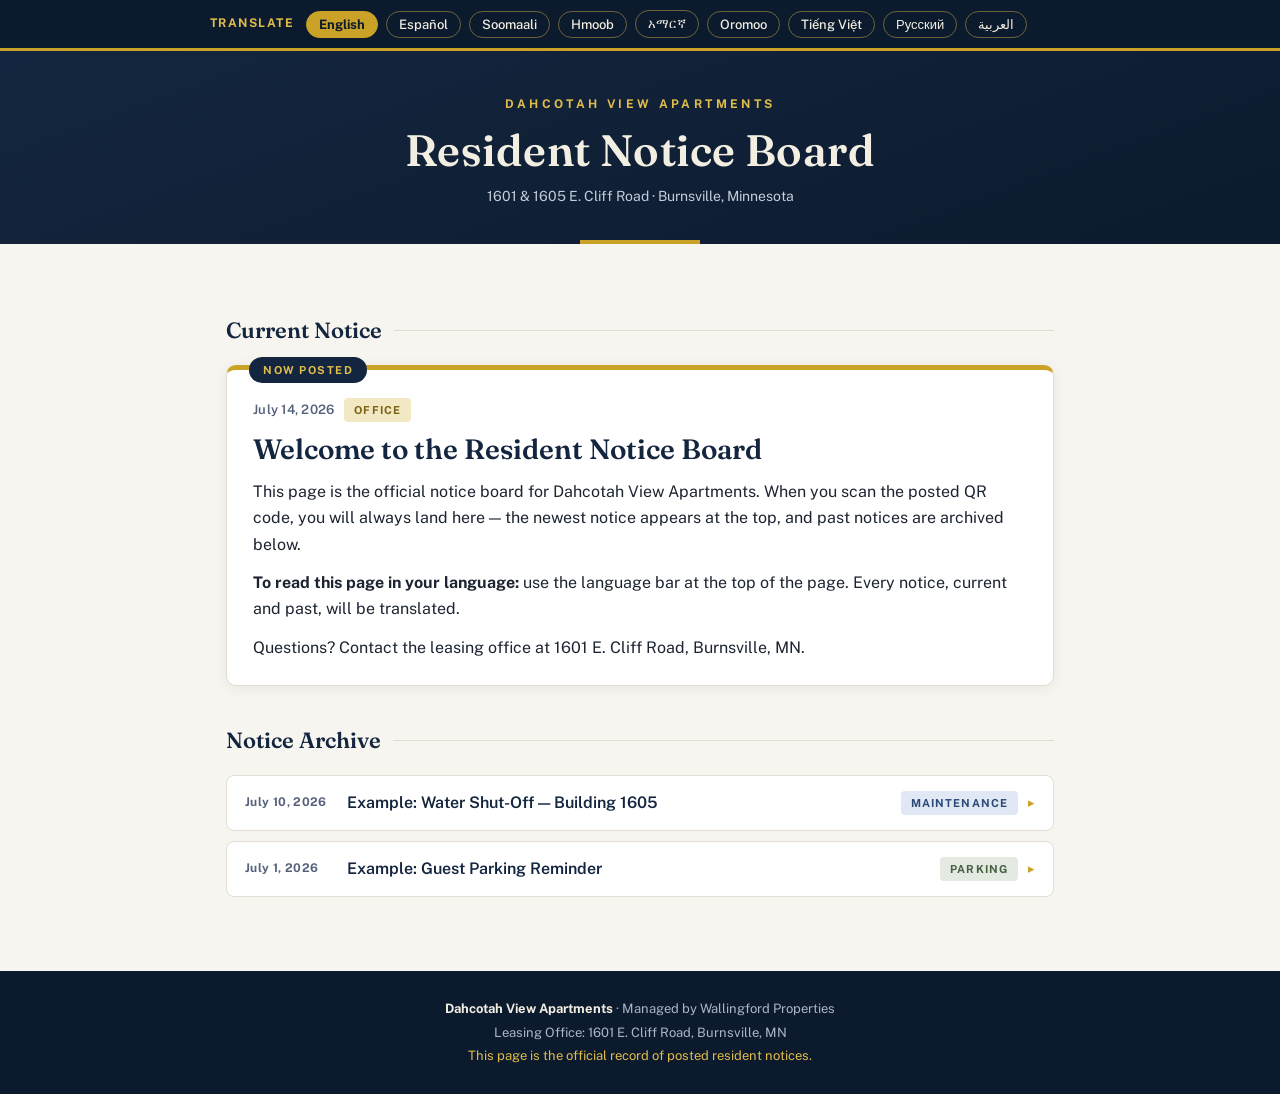
==== index.html @ c5017ad6 "Add files via upload" ====
<!DOCTYPE html>
<html lang="en">
<head>
<meta charset="UTF-8">
<meta name="viewport" content="width=device-width, initial-scale=1.0">
<meta name="description" content="Official resident notices for Dahcotah View Apartments, Burnsville, MN. Readable in any language.">
<title>Resident Notices — Dahcotah View Apartments</title>
<link rel="preconnect" href="https://fonts.googleapis.com">
<link rel="preconnect" href="https://fonts.gstatic.com" crossorigin>
<link href="https://fonts.googleapis.com/css2?family=Fraunces:opsz,wght@9..144,500;9..144,600;9..144,700&family=Public+Sans:wght@400;500;600;700&display=swap" rel="stylesheet">
<style>
  :root {
    --navy: #14263f;
    --navy-deep: #0c1a2e;
    --navy-soft: #22385c;
    --gold: #c9a227;
    --gold-bright: #e0bc4a;
    --gold-pale: #f3e8c4;
    --paper: #f7f5ef;
    --card: #ffffff;
    --ink: #1c2431;
    --ink-soft: #55617a;
    --line: #e2ddd0;
    --emergency: #a83232;
  }

  * { box-sizing: border-box; margin: 0; padding: 0; }

  html { scroll-behavior: smooth; }
  @media (prefers-reduced-motion: reduce) {
    html { scroll-behavior: auto; }
    * { animation: none !important; transition: none !important; }
  }

  body {
    font-family: "Public Sans", -apple-system, BlinkMacSystemFont, sans-serif;
    background: var(--paper);
    color: var(--ink);
    line-height: 1.65;
    top: 0 !important; /* keep page in place when Google Translate loads */
  }

  /* Tidy the Google Translate injected banner */
  .goog-te-banner-frame, .skiptranslate iframe.skiptranslate { display: none !important; }
  body > .skiptranslate { display: none !important; }

  /* ---------- Language bar ---------- */
  .lang-bar {
    position: sticky;
    top: 0;
    z-index: 50;
    background: var(--navy-deep);
    border-bottom: 3px solid var(--gold);
    padding: 10px 16px;
  }
  .lang-bar-inner {
    max-width: 860px;
    margin: 0 auto;
    display: flex;
    flex-wrap: wrap;
    align-items: center;
    gap: 8px;
  }
  .lang-label {
    color: var(--gold-bright);
    font-size: 12px;
    font-weight: 700;
    letter-spacing: 0.12em;
    text-transform: uppercase;
    margin-right: 4px;
  }
  .lang-btn {
    background: transparent;
    border: 1px solid rgba(224, 188, 74, 0.45);
    color: #f2eee2;
    font-family: inherit;
    font-size: 13px;
    font-weight: 500;
    padding: 5px 12px;
    border-radius: 999px;
    cursor: pointer;
    transition: background 0.15s, border-color 0.15s;
  }
  .lang-btn:hover, .lang-btn:focus-visible {
    background: var(--navy-soft);
    border-color: var(--gold-bright);
  }
  .lang-btn:focus-visible { outline: 2px solid var(--gold-bright); outline-offset: 2px; }
  .lang-btn.active { background: var(--gold); border-color: var(--gold); color: var(--navy-deep); font-weight: 700; }
  #google_translate_element { margin-left: auto; }
  #google_translate_element .goog-te-gadget { font-size: 0; color: transparent; }
  #google_translate_element select {
    font-family: inherit;
    font-size: 13px;
    padding: 5px 8px;
    border-radius: 6px;
    border: 1px solid rgba(224, 188, 74, 0.45);
    background: var(--navy-soft);
    color: #f2eee2;
    max-width: 170px;
  }

  /* ---------- Header ---------- */
  header {
    background: linear-gradient(160deg, var(--navy) 0%, var(--navy-deep) 100%);
    color: #f2eee2;
    padding: 44px 20px 36px;
    text-align: center;
    position: relative;
    overflow: hidden;
  }
  header::after {
    content: "";
    position: absolute;
    left: 50%;
    bottom: 0;
    transform: translateX(-50%);
    width: 120px;
    height: 4px;
    background: var(--gold);
  }
  .property-eyebrow {
    font-size: 12px;
    font-weight: 700;
    letter-spacing: 0.28em;
    text-transform: uppercase;
    color: var(--gold-bright);
    margin-bottom: 10px;
  }
  header h1 {
    font-family: "Fraunces", Georgia, serif;
    font-weight: 600;
    font-size: clamp(30px, 6vw, 44px);
    letter-spacing: 0.01em;
    line-height: 1.15;
  }
  .property-sub {
    margin-top: 10px;
    font-size: 14px;
    color: #c4cddc;
  }

  /* ---------- Layout ---------- */
  main { max-width: 860px; margin: 0 auto; padding: 32px 16px 64px; }

  .section-heading {
    display: flex;
    align-items: center;
    gap: 12px;
    margin: 36px 0 16px;
  }
  .section-heading h2 {
    font-family: "Fraunces", Georgia, serif;
    font-weight: 600;
    font-size: 22px;
    color: var(--navy);
    white-space: nowrap;
  }
  .section-heading::after {
    content: "";
    flex: 1;
    height: 1px;
    background: var(--line);
  }

  /* ---------- Featured notice ---------- */
  .featured {
    background: var(--card);
    border: 1px solid var(--line);
    border-top: 5px solid var(--gold);
    border-radius: 10px;
    padding: 28px 26px 24px;
    box-shadow: 0 2px 14px rgba(20, 38, 63, 0.07);
    position: relative;
  }
  .posted-stamp {
    position: absolute;
    top: -13px;
    left: 22px;
    background: var(--navy);
    color: var(--gold-bright);
    font-size: 11px;
    font-weight: 700;
    letter-spacing: 0.14em;
    text-transform: uppercase;
    padding: 4px 14px;
    border-radius: 999px;
  }
  .notice-meta {
    display: flex;
    flex-wrap: wrap;
    align-items: center;
    gap: 10px;
    margin-bottom: 10px;
  }
  .notice-date {
    font-size: 13px;
    font-weight: 600;
    color: var(--ink-soft);
    letter-spacing: 0.02em;
  }
  .tag {
    font-size: 11px;
    font-weight: 700;
    letter-spacing: 0.1em;
    text-transform: uppercase;
    padding: 3px 10px;
    border-radius: 4px;
    background: var(--gold-pale);
    color: #7a6212;
  }
  .tag.emergency { background: #f6dede; color: var(--emergency); }
  .tag.maintenance { background: #dfe8f4; color: #2c4a75; }
  .tag.parking { background: #e4e9e2; color: #44603f; }
  .tag.community { background: #efe3ee; color: #6d3b66; }
  .featured h3 {
    font-family: "Fraunces", Georgia, serif;
    font-weight: 600;
    font-size: clamp(22px, 4.5vw, 28px);
    color: var(--navy);
    margin-bottom: 12px;
    line-height: 1.25;
  }
  .notice-body p { margin-bottom: 12px; }
  .notice-body p:last-child { margin-bottom: 0; }
  .notice-body ul { margin: 0 0 12px 22px; }
  .notice-body li { margin-bottom: 4px; }

  /* ---------- Archive ---------- */
  .archive-item {
    background: var(--card);
    border: 1px solid var(--line);
    border-radius: 8px;
    margin-bottom: 10px;
    overflow: hidden;
  }
  .archive-item summary {
    list-style: none;
    cursor: pointer;
    display: flex;
    flex-wrap: wrap;
    align-items: center;
    gap: 10px;
    padding: 14px 18px;
  }
  .archive-item summary::-webkit-details-marker { display: none; }
  .archive-item summary:focus-visible { outline: 2px solid var(--gold); outline-offset: -2px; }
  .archive-item summary:hover { background: #fbfaf6; }
  .archive-date {
    font-size: 12px;
    font-weight: 700;
    color: var(--ink-soft);
    min-width: 92px;
    letter-spacing: 0.03em;
  }
  .archive-title {
    font-weight: 600;
    color: var(--navy);
    flex: 1;
    min-width: 160px;
  }
  .archive-chevron {
    color: var(--gold);
    font-size: 13px;
    transition: transform 0.2s;
  }
  .archive-item[open] .archive-chevron { transform: rotate(90deg); }
  .archive-body {
    padding: 4px 18px 18px;
    border-top: 1px dashed var(--line);
    margin-top: 0;
    padding-top: 14px;
    color: var(--ink);
    font-size: 15px;
  }

  .empty-archive {
    text-align: center;
    color: var(--ink-soft);
    font-size: 14px;
    padding: 20px;
    background: var(--card);
    border: 1px dashed var(--line);
    border-radius: 8px;
  }

  /* ---------- Footer ---------- */
  footer {
    background: var(--navy-deep);
    color: #aab6c9;
    text-align: center;
    font-size: 13px;
    padding: 26px 16px;
    line-height: 1.8;
  }
  footer strong { color: #f2eee2; }
  footer .gold { color: var(--gold-bright); }

  @media print {
    .lang-bar, footer, .archive-chevron { display: none; }
    body { background: #fff; }
    .featured, .archive-item { box-shadow: none; }
  }
</style>
</head>
<body>

<!-- Language bar -->
<nav class="lang-bar" aria-label="Translate this page">
  <div class="lang-bar-inner">
    <span class="lang-label">Translate</span>
    <button class="lang-btn active" data-lang="en" onclick="setLanguage('en', this)">English</button>
    <button class="lang-btn" data-lang="es" onclick="setLanguage('es', this)">Español</button>
    <button class="lang-btn" data-lang="so" onclick="setLanguage('so', this)">Soomaali</button>
    <button class="lang-btn" data-lang="hmn" onclick="setLanguage('hmn', this)">Hmoob</button>
    <button class="lang-btn" data-lang="am" onclick="setLanguage('am', this)">አማርኛ</button>
    <button class="lang-btn" data-lang="om" onclick="setLanguage('om', this)">Oromoo</button>
    <button class="lang-btn" data-lang="vi" onclick="setLanguage('vi', this)">Tiếng Việt</button>
    <button class="lang-btn" data-lang="ru" onclick="setLanguage('ru', this)">Русский</button>
    <button class="lang-btn" data-lang="ar" onclick="setLanguage('ar', this)">العربية</button>
    <div id="google_translate_element" aria-label="More languages"></div>
  </div>
</nav>

<header>
  <p class="property-eyebrow">Dahcotah View Apartments</p>
  <h1>Resident Notice Board</h1>
  <p class="property-sub">1601 &amp; 1605 E. Cliff Road &middot; Burnsville, Minnesota</p>
</header>

<main>
  <div class="section-heading"><h2>Current Notice</h2></div>
  <article class="featured" id="featured-notice">
    <span class="posted-stamp">Now Posted</span>
    <!-- filled by script -->
  </article>

  <div class="section-heading"><h2>Notice Archive</h2></div>
  <section id="archive" aria-label="Past notices">
    <!-- filled by script -->
  </section>
</main>

<footer>
  <strong>Dahcotah View Apartments</strong> &middot; Managed by Wallingford Properties<br>
  Leasing Office: 1601 E. Cliff Road, Burnsville, MN<br>
  <span class="gold">This page is the official record of posted resident notices.</span>
</footer>

<script src="notices.js"></script>
<script>
  // ---------- Render notices ----------
  function formatDate(iso) {
    const d = new Date(iso + "T12:00:00");
    return d.toLocaleDateString("en-US", { year: "numeric", month: "long", day: "numeric" });
  }
  function tagClass(category) {
    return "tag " + (category || "").toLowerCase().replace(/[^a-z]/g, "");
  }

  const sorted = [...NOTICES].sort((a, b) => b.date.localeCompare(a.date));
  const featured = sorted.find(n => n.pinned) || sorted[0];
  const rest = sorted.filter(n => n !== featured);

  const featuredEl = document.getElementById("featured-notice");
  if (featured) {
    featuredEl.insertAdjacentHTML("beforeend", `
      <div class="notice-meta">
        <span class="notice-date">${formatDate(featured.date)}</span>
        <span class="${tagClass(featured.category)}">${featured.category}</span>
      </div>
      <h3>${featured.title}</h3>
      <div class="notice-body">${featured.body}</div>
    `);
  }

  const archiveEl = document.getElementById("archive");
  if (rest.length === 0) {
    archiveEl.innerHTML = `<p class="empty-archive">No past notices yet. New notices will be archived here automatically.</p>`;
  } else {
    archiveEl.innerHTML = rest.map(n => `
      <details class="archive-item">
        <summary>
          <span class="archive-date">${formatDate(n.date)}</span>
          <span class="archive-title">${n.title}</span>
          <span class="${tagClass(n.category)}">${n.category}</span>
          <span class="archive-chevron" aria-hidden="true">&#9656;</span>
        </summary>
        <div class="archive-body notice-body">${n.body}</div>
      </details>
    `).join("");
  }

  // ---------- Google Translate ----------
  function googleTranslateElementInit() {
    new google.translate.TranslateElement({
      pageLanguage: "en",
      autoDisplay: false,
      layout: google.translate.TranslateElement.InlineLayout.SIMPLE
    }, "google_translate_element");
  }

  function setLanguage(code, btn) {
    document.querySelectorAll(".lang-btn").forEach(b => b.classList.remove("active"));
    if (btn) btn.classList.add("active");

    if (code === "en") {
      // Reset translation by clearing the googtrans cookie and reloading
      document.cookie = "googtrans=; path=/; expires=Thu, 01 Jan 1970 00:00:00 UTC";
      document.cookie = "googtrans=; path=/; domain=" + location.hostname + "; expires=Thu, 01 Jan 1970 00:00:00 UTC";
      location.reload();
      return;
    }

    const trySelect = (attempts) => {
      const combo = document.querySelector(".goog-te-combo");
      if (combo) {
        combo.value = code;
        combo.dispatchEvent(new Event("change"));
      } else if (attempts > 0) {
        setTimeout(() => trySelect(attempts - 1), 300);
      }
    };
    trySelect(15);
  }
</script>
<script src="https://translate.google.com/translate_a/element.js?cb=googleTranslateElementInit" defer></script>
</body>
</html>
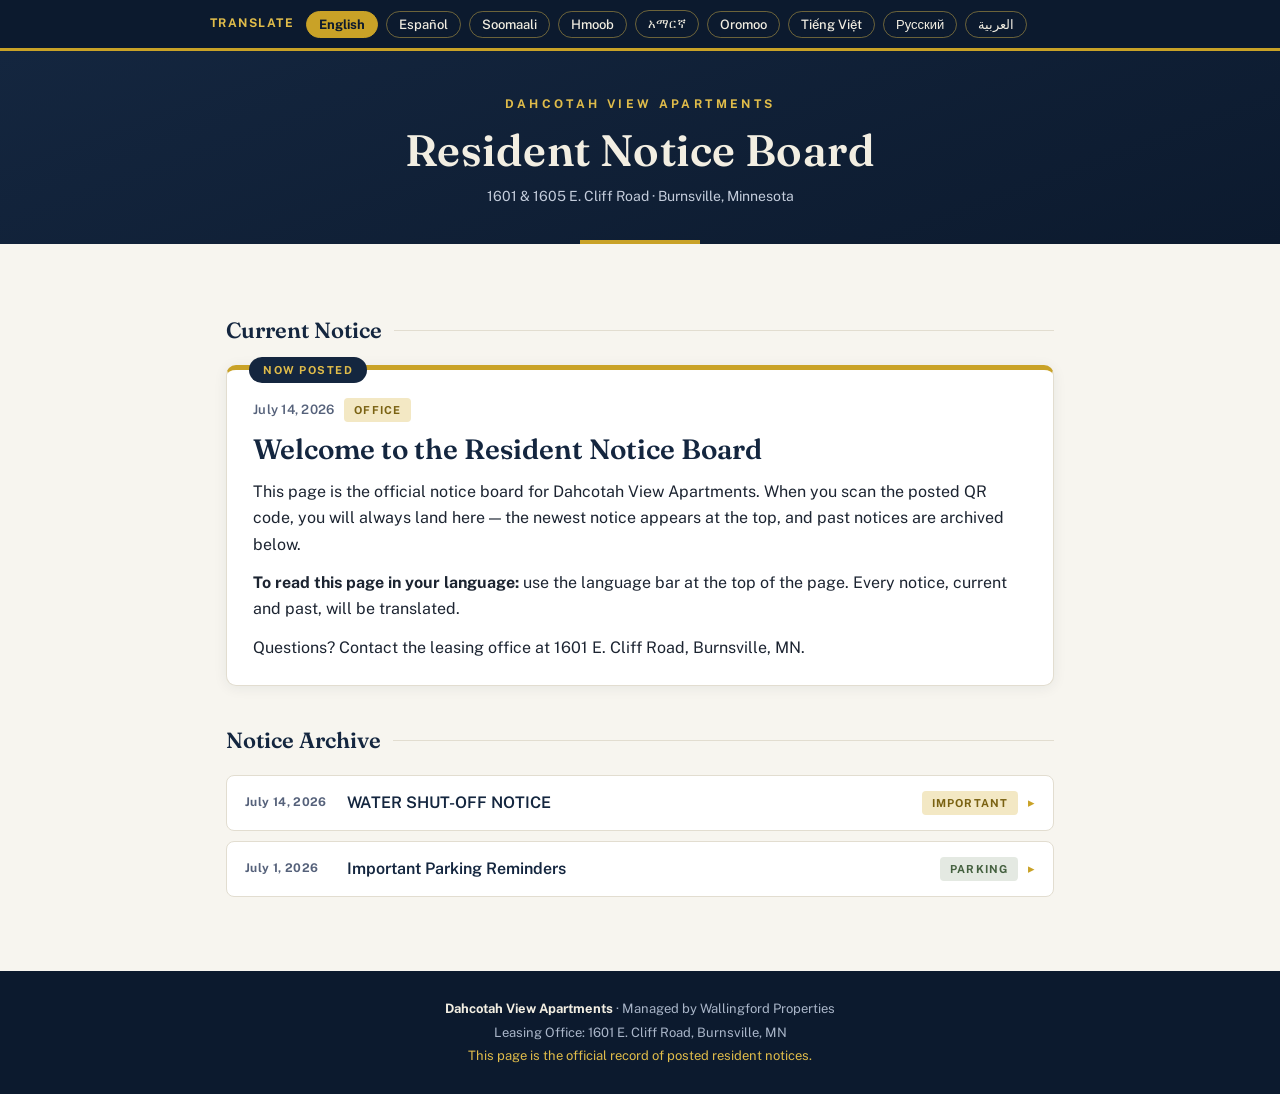
==== commit a5cd0b88: "Add files via upload" ====
--- a/index.html
+++ b/index.html
@@ -400,29 +400,30 @@
     }, "google_translate_element");
   }
 
+  // Language switching works by setting the "googtrans" cookie that
+  // Google Translate reads on page load, then refreshing the page.
+  // This is the most reliable method across all browsers and phones.
   function setLanguage(code, btn) {
-    document.querySelectorAll(".lang-btn").forEach(b => b.classList.remove("active"));
-    if (btn) btn.classList.add("active");
-
-    if (code === "en") {
-      // Reset translation by clearing the googtrans cookie and reloading
-      document.cookie = "googtrans=; path=/; expires=Thu, 01 Jan 1970 00:00:00 UTC";
-      document.cookie = "googtrans=; path=/; domain=" + location.hostname + "; expires=Thu, 01 Jan 1970 00:00:00 UTC";
-      location.reload();
-      return;
+    const expire = "Thu, 01 Jan 1970 00:00:00 UTC";
+    // Clear any existing translation cookie first
+    document.cookie = "googtrans=; path=/; expires=" + expire;
+    document.cookie = "googtrans=; path=/; domain=" + location.hostname + "; expires=" + expire;
+    document.cookie = "googtrans=; path=/; domain=." + location.hostname + "; expires=" + expire;
+
+    if (code !== "en") {
+      document.cookie = "googtrans=/en/" + code + "; path=/";
     }
-
-    const trySelect = (attempts) => {
-      const combo = document.querySelector(".goog-te-combo");
-      if (combo) {
-        combo.value = code;
-        combo.dispatchEvent(new Event("change"));
-      } else if (attempts > 0) {
-        setTimeout(() => trySelect(attempts - 1), 300);
-      }
-    };
-    trySelect(15);
-  }
+    location.reload();
+  }
+
+  // On load: highlight the button matching the active translation cookie
+  (function markActiveLanguage() {
+    const match = document.cookie.match(/googtrans=\/en\/([a-zA-Z-]+)/);
+    const active = match ? match[1] : "en";
+    document.querySelectorAll(".lang-btn").forEach(b => {
+      b.classList.toggle("active", b.dataset.lang === active);
+    });
+  })();
 </script>
 <script src="https://translate.google.com/translate_a/element.js?cb=googleTranslateElementInit" defer></script>
 </body>
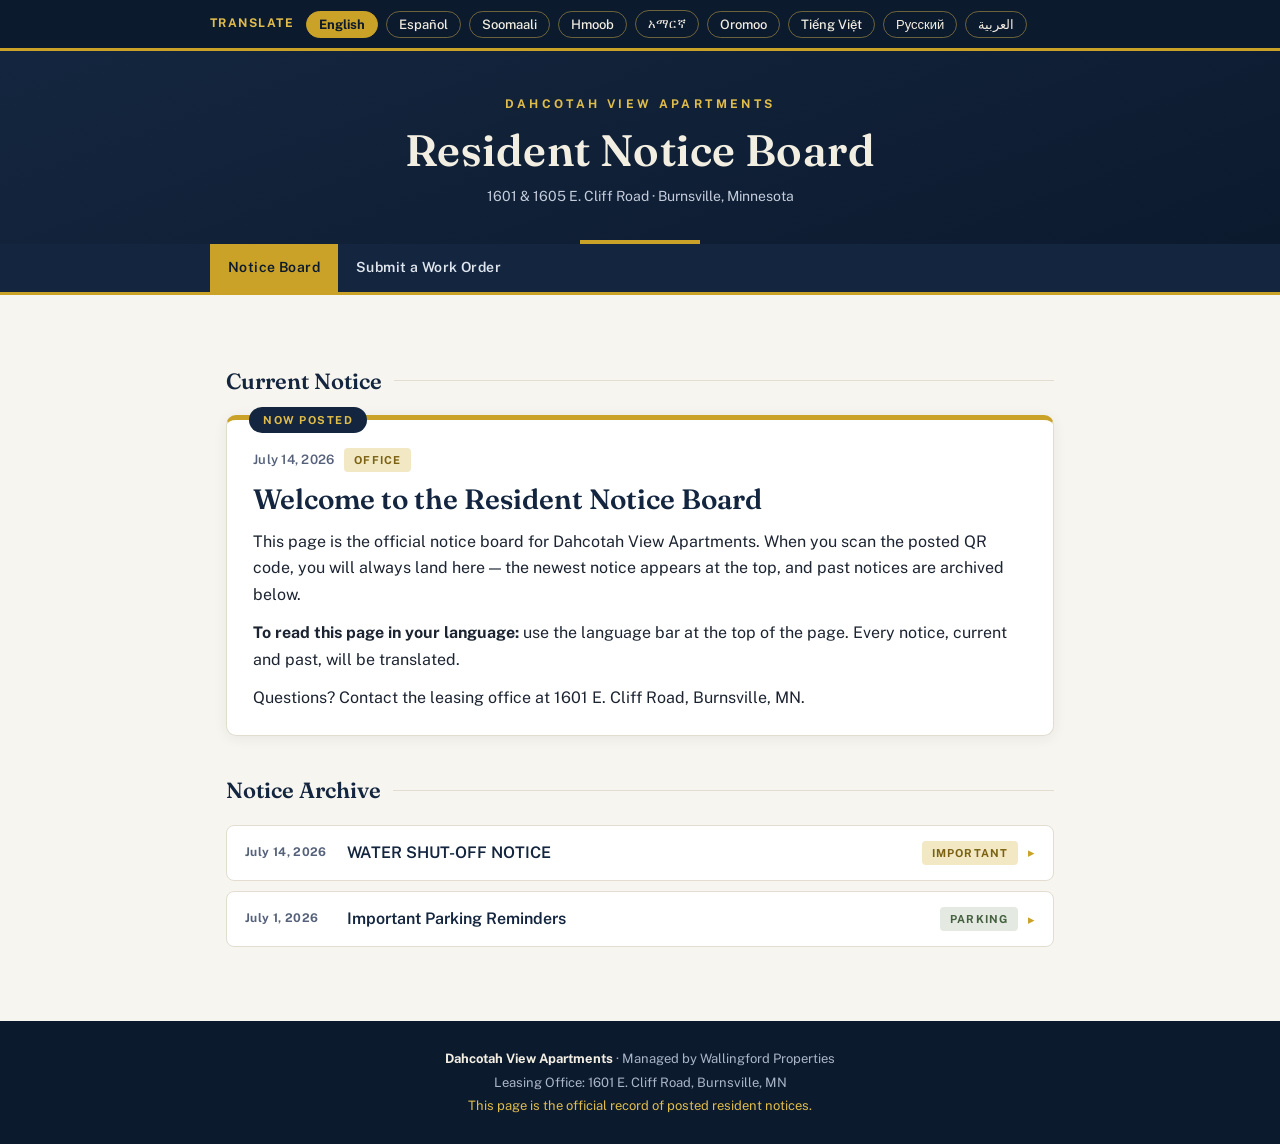
==== commit b0f84fe7: "Rename index (1).html to index.html" ====
--- a/index.html
+++ b/index.html
@@ -140,6 +140,13 @@
     color: #c4cddc;
   }
 
+  /* ---------- Site nav ---------- */
+  .site-nav { background: var(--navy); border-bottom: 3px solid var(--gold); }
+  .site-nav-inner { max-width: 860px; margin: 0 auto; display: flex; }
+  .site-nav a { color: #dfe5ee; text-decoration: none; font-size: 14px; font-weight: 600; padding: 12px 18px; letter-spacing: 0.03em; }
+  .site-nav a:hover { background: var(--navy-soft); color: var(--gold-bright); }
+  .site-nav a.current { background: var(--gold); color: var(--navy-deep); }
+
   /* ---------- Layout ---------- */
   main { max-width: 860px; margin: 0 auto; padding: 32px 16px 64px; }
 
@@ -328,6 +335,13 @@
   <p class="property-sub">1601 &amp; 1605 E. Cliff Road &middot; Burnsville, Minnesota</p>
 </header>
 
+<nav class="site-nav" aria-label="Site pages">
+  <div class="site-nav-inner">
+    <a href="index.html" class="current">Notice Board</a>
+    <a href="workorder.html">Submit a Work Order</a>
+  </div>
+</nav>
+
 <main>
   <div class="section-heading"><h2>Current Notice</h2></div>
   <article class="featured" id="featured-notice">
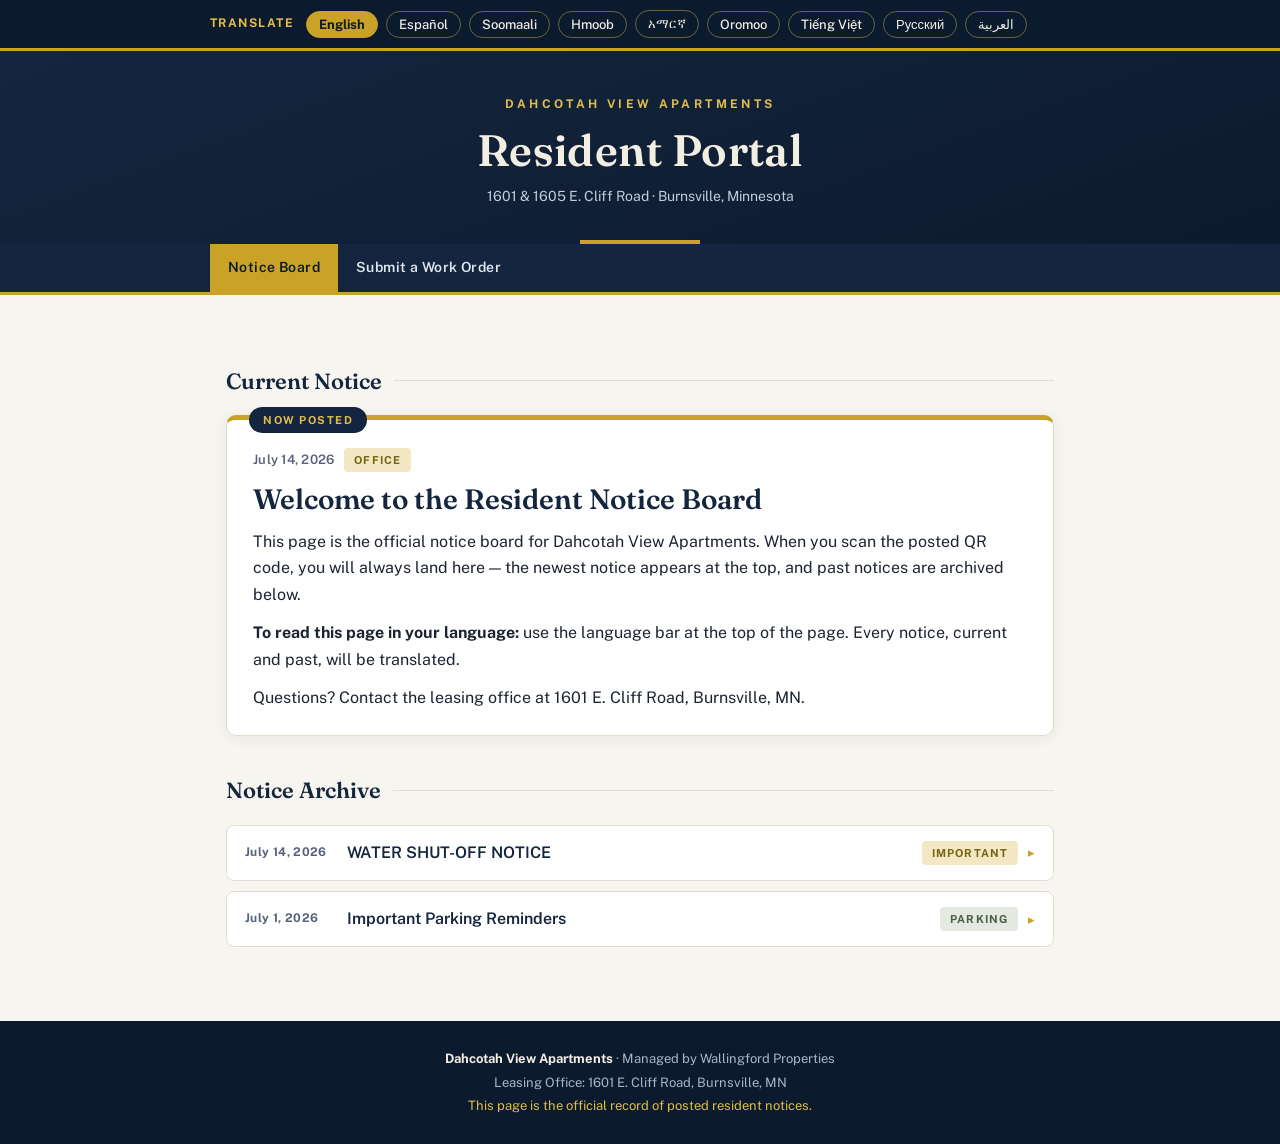
==== commit b7c38d41: "Add files via upload" ====
--- a/index.html
+++ b/index.html
@@ -4,7 +4,7 @@
 <meta charset="UTF-8">
 <meta name="viewport" content="width=device-width, initial-scale=1.0">
 <meta name="description" content="Official resident notices for Dahcotah View Apartments, Burnsville, MN. Readable in any language.">
-<title>Resident Notices — Dahcotah View Apartments</title>
+<title>Resident Portal — Dahcotah View Apartments</title>
 <link rel="preconnect" href="https://fonts.googleapis.com">
 <link rel="preconnect" href="https://fonts.gstatic.com" crossorigin>
 <link href="https://fonts.googleapis.com/css2?family=Fraunces:opsz,wght@9..144,500;9..144,600;9..144,700&family=Public+Sans:wght@400;500;600;700&display=swap" rel="stylesheet">
@@ -331,7 +331,7 @@
 
 <header>
   <p class="property-eyebrow">Dahcotah View Apartments</p>
-  <h1>Resident Notice Board</h1>
+  <h1>Resident Portal</h1>
   <p class="property-sub">1601 &amp; 1605 E. Cliff Road &middot; Burnsville, Minnesota</p>
 </header>
 
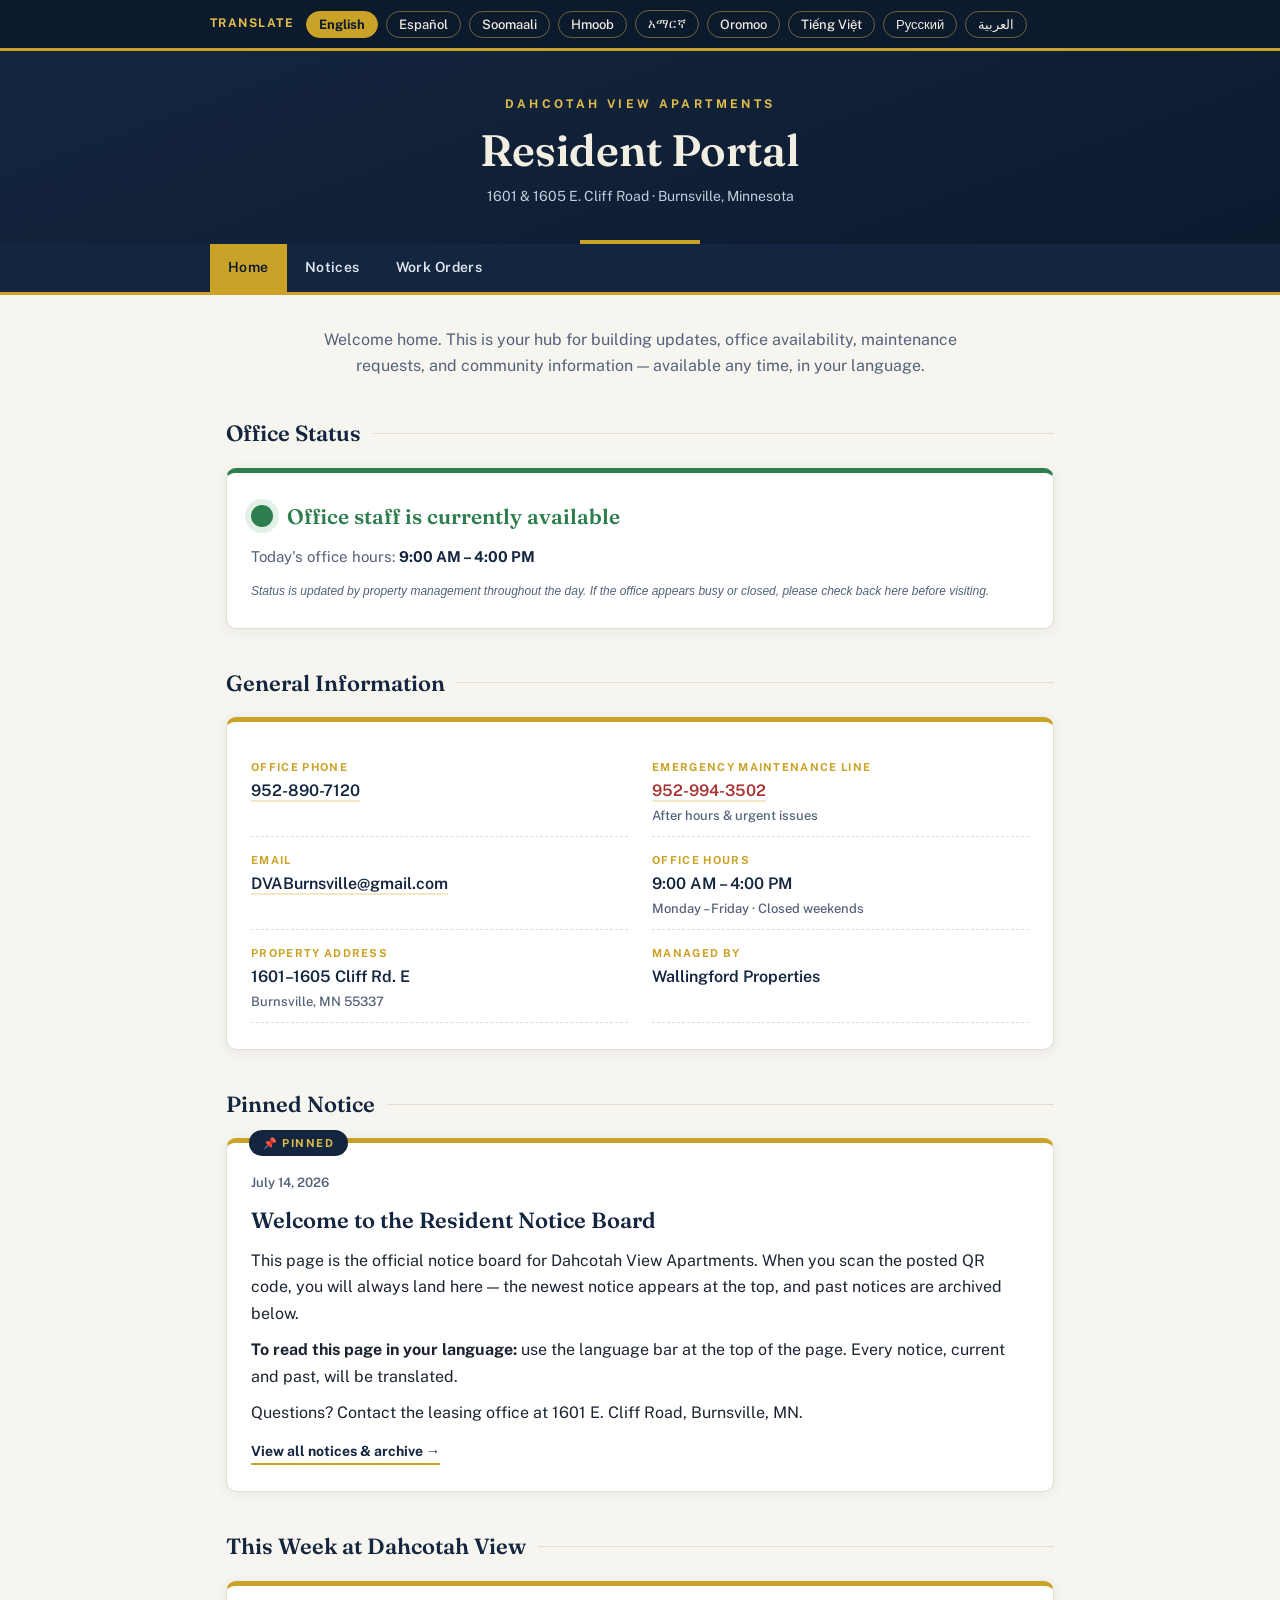
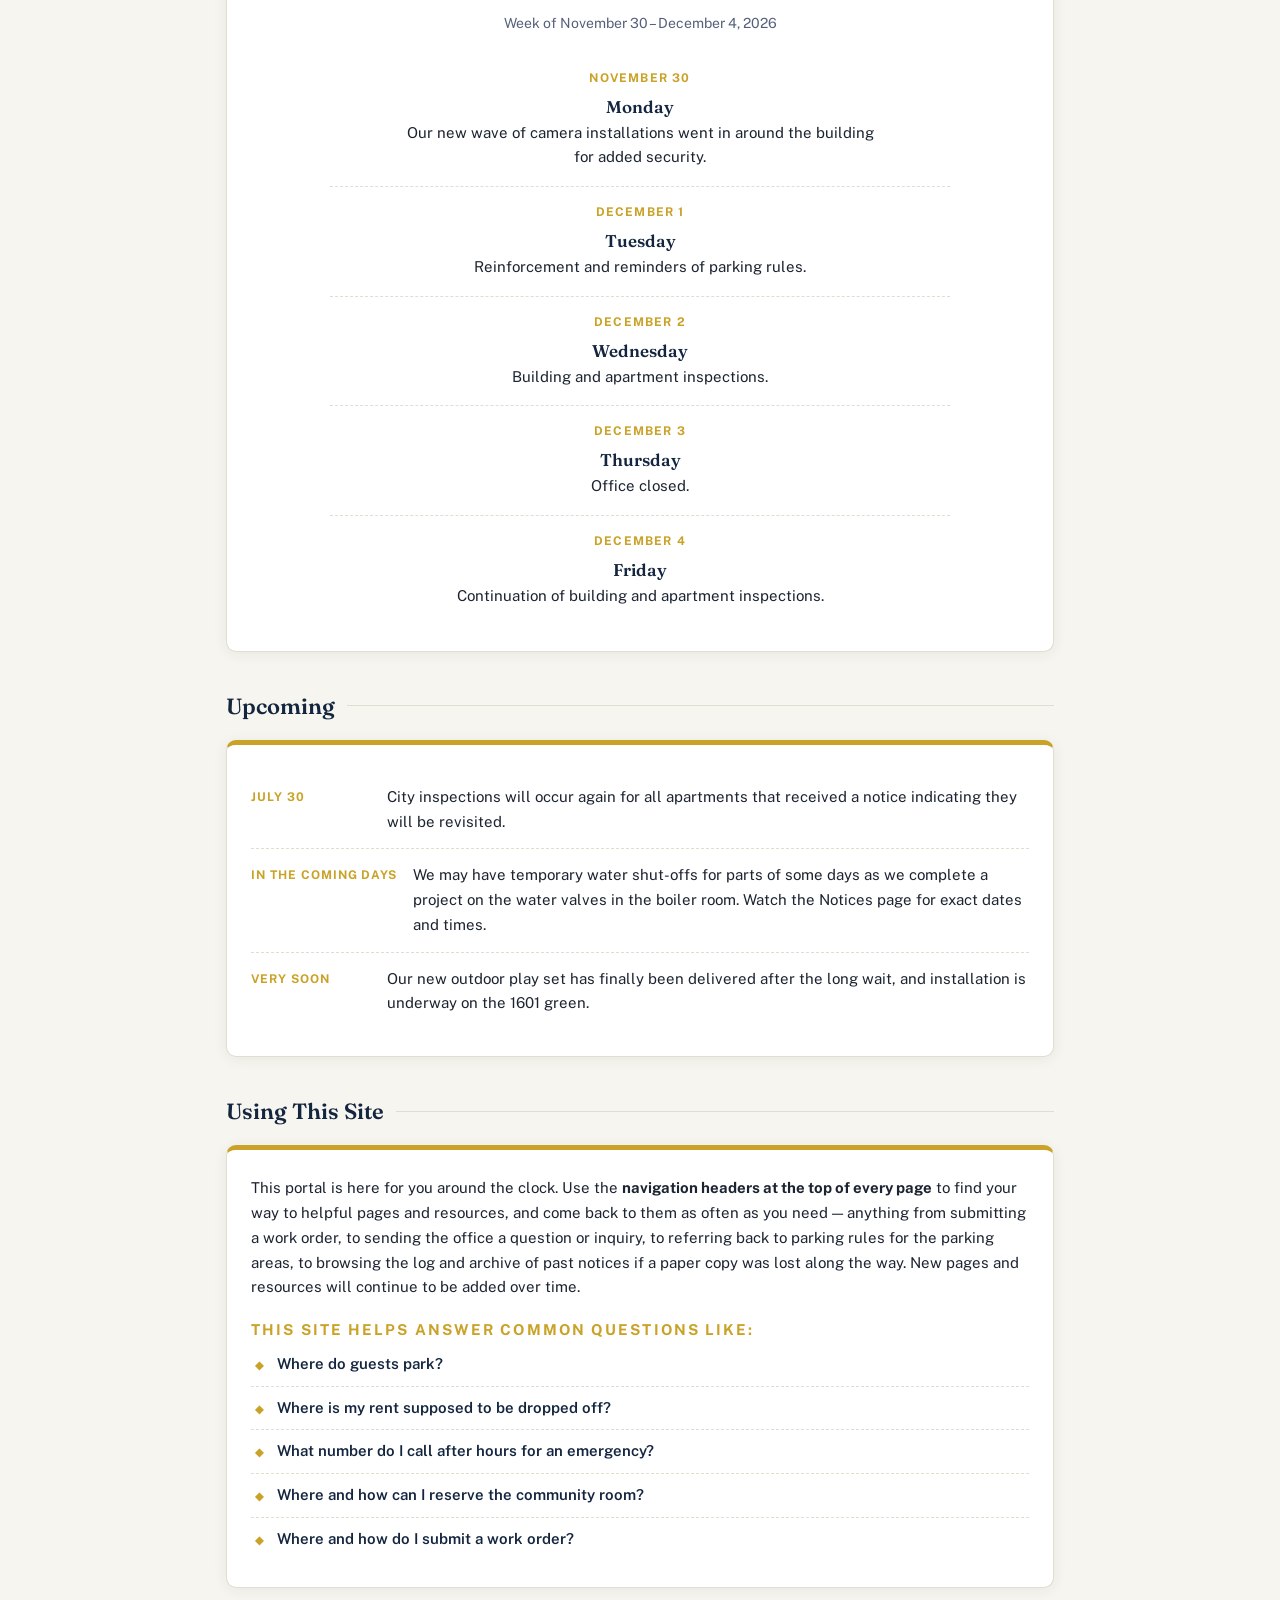
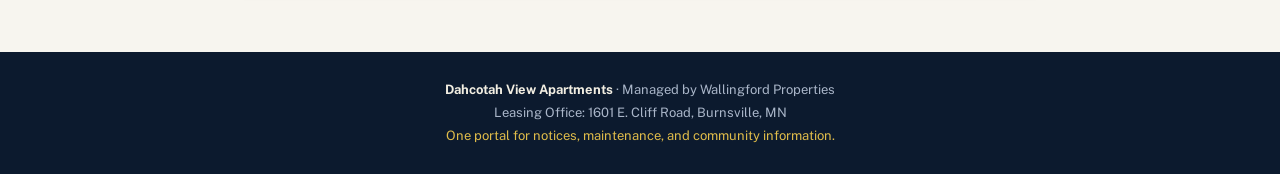
==== commit fcb6a212: "Add files via upload" ====
--- a/index.html
+++ b/index.html
@@ -3,7 +3,7 @@
 <head>
 <meta charset="UTF-8">
 <meta name="viewport" content="width=device-width, initial-scale=1.0">
-<meta name="description" content="Official resident notices for Dahcotah View Apartments, Burnsville, MN. Readable in any language.">
+<meta name="description" content="Resident Portal for Dahcotah View Apartments, Burnsville, MN — office status, notices, work orders, and community information.">
 <title>Resident Portal — Dahcotah View Apartments</title>
 <link rel="preconnect" href="https://fonts.googleapis.com">
 <link rel="preconnect" href="https://fonts.gstatic.com" crossorigin>
@@ -21,302 +21,178 @@
     --ink: #1c2431;
     --ink-soft: #55617a;
     --line: #e2ddd0;
-    --emergency: #a83232;
-  }
-
+    --green: #2e7d4f;
+    --green-pale: #e3f0e8;
+    --red: #a83232;
+    --red-pale: #fdf1f1;
+    --gray: #7a8194;
+    --gray-pale: #ededf0;
+  }
   * { box-sizing: border-box; margin: 0; padding: 0; }
-
-  html { scroll-behavior: smooth; }
-  @media (prefers-reduced-motion: reduce) {
-    html { scroll-behavior: auto; }
-    * { animation: none !important; transition: none !important; }
-  }
-
   body {
     font-family: "Public Sans", -apple-system, BlinkMacSystemFont, sans-serif;
     background: var(--paper);
     color: var(--ink);
     line-height: 1.65;
-    top: 0 !important; /* keep page in place when Google Translate loads */
-  }
-
-  /* Tidy the Google Translate injected banner */
+    top: 0 !important;
+  }
   .goog-te-banner-frame, .skiptranslate iframe.skiptranslate { display: none !important; }
   body > .skiptranslate { display: none !important; }
 
-  /* ---------- Language bar ---------- */
-  .lang-bar {
-    position: sticky;
-    top: 0;
-    z-index: 50;
-    background: var(--navy-deep);
-    border-bottom: 3px solid var(--gold);
-    padding: 10px 16px;
-  }
-  .lang-bar-inner {
-    max-width: 860px;
-    margin: 0 auto;
-    display: flex;
-    flex-wrap: wrap;
-    align-items: center;
-    gap: 8px;
-  }
-  .lang-label {
-    color: var(--gold-bright);
-    font-size: 12px;
-    font-weight: 700;
-    letter-spacing: 0.12em;
-    text-transform: uppercase;
-    margin-right: 4px;
-  }
-  .lang-btn {
-    background: transparent;
-    border: 1px solid rgba(224, 188, 74, 0.45);
-    color: #f2eee2;
-    font-family: inherit;
-    font-size: 13px;
-    font-weight: 500;
-    padding: 5px 12px;
-    border-radius: 999px;
-    cursor: pointer;
-    transition: background 0.15s, border-color 0.15s;
-  }
-  .lang-btn:hover, .lang-btn:focus-visible {
-    background: var(--navy-soft);
-    border-color: var(--gold-bright);
-  }
-  .lang-btn:focus-visible { outline: 2px solid var(--gold-bright); outline-offset: 2px; }
+  /* Language bar */
+  .lang-bar { position: sticky; top: 0; z-index: 50; background: var(--navy-deep); border-bottom: 3px solid var(--gold); padding: 10px 16px; }
+  .lang-bar-inner { max-width: 860px; margin: 0 auto; display: flex; flex-wrap: wrap; align-items: center; gap: 8px; }
+  .lang-label { color: var(--gold-bright); font-size: 12px; font-weight: 700; letter-spacing: 0.12em; text-transform: uppercase; margin-right: 4px; }
+  .lang-btn { background: transparent; border: 1px solid rgba(224,188,74,0.45); color: #f2eee2; font-family: inherit; font-size: 13px; font-weight: 500; padding: 5px 12px; border-radius: 999px; cursor: pointer; }
+  .lang-btn:hover { background: var(--navy-soft); border-color: var(--gold-bright); }
   .lang-btn.active { background: var(--gold); border-color: var(--gold); color: var(--navy-deep); font-weight: 700; }
   #google_translate_element { margin-left: auto; }
   #google_translate_element .goog-te-gadget { font-size: 0; color: transparent; }
-  #google_translate_element select {
-    font-family: inherit;
-    font-size: 13px;
-    padding: 5px 8px;
-    border-radius: 6px;
-    border: 1px solid rgba(224, 188, 74, 0.45);
-    background: var(--navy-soft);
-    color: #f2eee2;
-    max-width: 170px;
-  }
-
-  /* ---------- Header ---------- */
-  header {
-    background: linear-gradient(160deg, var(--navy) 0%, var(--navy-deep) 100%);
-    color: #f2eee2;
-    padding: 44px 20px 36px;
-    text-align: center;
-    position: relative;
-    overflow: hidden;
-  }
-  header::after {
-    content: "";
-    position: absolute;
-    left: 50%;
-    bottom: 0;
-    transform: translateX(-50%);
-    width: 120px;
-    height: 4px;
-    background: var(--gold);
-  }
-  .property-eyebrow {
-    font-size: 12px;
-    font-weight: 700;
-    letter-spacing: 0.28em;
-    text-transform: uppercase;
-    color: var(--gold-bright);
-    margin-bottom: 10px;
-  }
-  header h1 {
-    font-family: "Fraunces", Georgia, serif;
-    font-weight: 600;
-    font-size: clamp(30px, 6vw, 44px);
-    letter-spacing: 0.01em;
-    line-height: 1.15;
-  }
-  .property-sub {
-    margin-top: 10px;
-    font-size: 14px;
-    color: #c4cddc;
-  }
-
-  /* ---------- Site nav ---------- */
+  #google_translate_element select { font-family: inherit; font-size: 13px; padding: 5px 8px; border-radius: 6px; border: 1px solid rgba(224,188,74,0.45); background: var(--navy-soft); color: #f2eee2; max-width: 170px; }
+
+  /* Header */
+  header { background: linear-gradient(160deg, var(--navy) 0%, var(--navy-deep) 100%); color: #f2eee2; padding: 44px 20px 36px; text-align: center; position: relative; }
+  header::after { content: ""; position: absolute; left: 50%; bottom: 0; transform: translateX(-50%); width: 120px; height: 4px; background: var(--gold); }
+  .property-eyebrow { font-size: 12px; font-weight: 700; letter-spacing: 0.28em; text-transform: uppercase; color: var(--gold-bright); margin-bottom: 10px; }
+  header h1 { font-family: "Fraunces", Georgia, serif; font-weight: 600; font-size: clamp(30px, 6vw, 44px); line-height: 1.15; }
+  .property-sub { margin-top: 10px; font-size: 14px; color: #c4cddc; }
+
+  /* Nav */
   .site-nav { background: var(--navy); border-bottom: 3px solid var(--gold); }
-  .site-nav-inner { max-width: 860px; margin: 0 auto; display: flex; }
+  .site-nav-inner { max-width: 860px; margin: 0 auto; display: flex; flex-wrap: wrap; }
   .site-nav a { color: #dfe5ee; text-decoration: none; font-size: 14px; font-weight: 600; padding: 12px 18px; letter-spacing: 0.03em; }
   .site-nav a:hover { background: var(--navy-soft); color: var(--gold-bright); }
   .site-nav a.current { background: var(--gold); color: var(--navy-deep); }
 
-  /* ---------- Layout ---------- */
   main { max-width: 860px; margin: 0 auto; padding: 32px 16px 64px; }
 
-  .section-heading {
-    display: flex;
-    align-items: center;
-    gap: 12px;
-    margin: 36px 0 16px;
-  }
-  .section-heading h2 {
-    font-family: "Fraunces", Georgia, serif;
-    font-weight: 600;
-    font-size: 22px;
-    color: var(--navy);
-    white-space: nowrap;
-  }
-  .section-heading::after {
-    content: "";
-    flex: 1;
-    height: 1px;
-    background: var(--line);
-  }
-
-  /* ---------- Featured notice ---------- */
-  .featured {
+  .welcome {
+    text-align: center;
+    font-size: 16px;
+    color: var(--ink-soft);
+    max-width: 640px;
+    margin: 0 auto 8px;
+  }
+
+  .section-heading { display: flex; align-items: center; gap: 12px; margin: 36px 0 16px; }
+  .section-heading h2 { font-family: "Fraunces", Georgia, serif; font-weight: 600; font-size: 22px; color: var(--navy); white-space: nowrap; }
+  .section-heading::after { content: ""; flex: 1; height: 1px; background: var(--line); }
+
+  .card {
     background: var(--card);
     border: 1px solid var(--line);
     border-top: 5px solid var(--gold);
     border-radius: 10px;
-    padding: 28px 26px 24px;
+    padding: 26px 24px;
     box-shadow: 0 2px 14px rgba(20, 38, 63, 0.07);
+  }
+
+  /* ---------- Office status ---------- */
+  .status-card { border-top-color: var(--green); }
+  .status-card.is-out { border-top-color: var(--red); }
+  .status-card.is-closed { border-top-color: var(--gray); }
+  .status-row { display: flex; align-items: center; gap: 14px; flex-wrap: wrap; }
+  .status-dot {
+    width: 22px; height: 22px; border-radius: 50%;
+    background: var(--green);
+    box-shadow: 0 0 0 6px var(--green-pale);
+    flex-shrink: 0;
+    animation: pulse 2s infinite;
+  }
+  @keyframes pulse {
+    0% { box-shadow: 0 0 0 5px var(--green-pale); }
+    50% { box-shadow: 0 0 0 9px var(--green-pale); }
+    100% { box-shadow: 0 0 0 5px var(--green-pale); }
+  }
+  .is-out .status-dot { background: var(--red); box-shadow: 0 0 0 6px var(--red-pale); animation: none; }
+  .is-closed .status-dot { background: var(--gray); box-shadow: 0 0 0 6px var(--gray-pale); animation: none; }
+  .status-text { font-family: "Fraunces", Georgia, serif; font-size: 21px; font-weight: 600; color: var(--green); }
+  .is-out .status-text { color: var(--red); }
+  .is-closed .status-text { color: var(--gray); }
+  .status-detail { margin-top: 12px; font-size: 15px; color: var(--ink-soft); }
+  .status-detail strong { color: var(--navy); }
+  .status-back {
+    display: inline-block; margin-top: 10px;
+    background: var(--red-pale); border: 1px solid #e6b8b8; color: var(--red);
+    font-weight: 700; font-size: 14px;
+    padding: 7px 14px; border-radius: 6px;
+  }
+  .status-updated { margin-top: 12px; font-size: 12px; color: var(--ink-soft); font-style: italic; }
+
+  /* ---------- General info ---------- */
+  .info-grid { display: grid; grid-template-columns: 1fr 1fr; gap: 4px 24px; }
+  @media (max-width: 560px) { .info-grid { grid-template-columns: 1fr; } }
+  .info-item { padding: 10px 0; border-bottom: 1px dashed var(--line); }
+  .info-label { font-size: 11px; font-weight: 700; letter-spacing: 0.12em; text-transform: uppercase; color: var(--gold); margin-bottom: 2px; }
+  .info-value { font-size: 16px; font-weight: 600; color: var(--navy); }
+  .info-value a { color: var(--navy); text-decoration: none; border-bottom: 2px solid var(--gold-pale); }
+  .info-value a:hover { border-bottom-color: var(--gold); }
+  .info-value .sub { display: block; font-size: 13px; font-weight: 500; color: var(--ink-soft); }
+  .emergency-value { color: var(--red); }
+
+  /* ---------- Pinned notice ---------- */
+  .pinned-card { position: relative; }
+  .pin-stamp {
+    position: absolute; top: -13px; left: 22px;
+    background: var(--navy); color: var(--gold-bright);
+    font-size: 11px; font-weight: 700; letter-spacing: 0.14em; text-transform: uppercase;
+    padding: 4px 14px; border-radius: 999px;
+  }
+  .pinned-card h3 { font-family: "Fraunces", Georgia, serif; font-weight: 600; font-size: 22px; color: var(--navy); margin: 6px 0 10px; }
+  .pinned-date { font-size: 13px; font-weight: 600; color: var(--ink-soft); }
+  .pinned-body p { margin-bottom: 10px; }
+  .pinned-body p:last-child { margin-bottom: 0; }
+  .pinned-body ul { margin: 0 0 10px 22px; }
+  .all-notices-link { display: inline-block; margin-top: 14px; color: var(--navy); font-weight: 700; font-size: 14px; text-decoration: none; border-bottom: 2px solid var(--gold); }
+  .all-notices-link:hover { color: var(--gold); }
+
+  /* ---------- This week ---------- */
+  .week-intro { text-align: center; font-size: 14px; color: var(--ink-soft); margin-bottom: 18px; }
+  .week-list { max-width: 620px; margin: 0 auto; }
+  .week-day { text-align: center; padding: 16px 12px; border-bottom: 1px dashed var(--line); }
+  .week-day:last-child { border-bottom: none; }
+  .week-day-name { font-family: "Fraunces", Georgia, serif; font-size: 17px; font-weight: 600; color: var(--navy); }
+  .week-day-date { font-size: 12px; font-weight: 700; letter-spacing: 0.1em; text-transform: uppercase; color: var(--gold); margin-bottom: 4px; }
+  .week-day-what { font-size: 15px; color: var(--ink); max-width: 480px; margin: 0 auto; }
+
+  /* ---------- Upcoming ---------- */
+  .upcoming-item { display: flex; gap: 16px; padding: 14px 0; border-bottom: 1px dashed var(--line); }
+  .upcoming-item:last-child { border-bottom: none; }
+  .upcoming-when {
+    flex-shrink: 0; min-width: 120px;
+    font-size: 12px; font-weight: 700; letter-spacing: 0.08em; text-transform: uppercase;
+    color: var(--gold); padding-top: 3px;
+  }
+  .upcoming-what { font-size: 15px; }
+  @media (max-width: 520px) {
+    .upcoming-item { flex-direction: column; gap: 4px; }
+  }
+
+  /* ---------- Using this site ---------- */
+  .guide-card p { margin-bottom: 12px; font-size: 15px; }
+  .guide-card p:last-of-type { margin-bottom: 0; }
+  .faq-title { font-size: 12px; font-weight: 700; letter-spacing: 0.14em; text-transform: uppercase; color: var(--gold); margin: 18px 0 10px; }
+  .faq-list { list-style: none; }
+  .faq-list li {
+    padding: 9px 0 9px 26px;
+    border-bottom: 1px dashed var(--line);
+    font-size: 15px; font-weight: 600; color: var(--navy);
     position: relative;
   }
-  .posted-stamp {
-    position: absolute;
-    top: -13px;
-    left: 22px;
-    background: var(--navy);
-    color: var(--gold-bright);
-    font-size: 11px;
-    font-weight: 700;
-    letter-spacing: 0.14em;
-    text-transform: uppercase;
-    padding: 4px 14px;
-    border-radius: 999px;
-  }
-  .notice-meta {
-    display: flex;
-    flex-wrap: wrap;
-    align-items: center;
-    gap: 10px;
-    margin-bottom: 10px;
-  }
-  .notice-date {
-    font-size: 13px;
-    font-weight: 600;
-    color: var(--ink-soft);
-    letter-spacing: 0.02em;
-  }
-  .tag {
-    font-size: 11px;
-    font-weight: 700;
-    letter-spacing: 0.1em;
-    text-transform: uppercase;
-    padding: 3px 10px;
-    border-radius: 4px;
-    background: var(--gold-pale);
-    color: #7a6212;
-  }
-  .tag.emergency { background: #f6dede; color: var(--emergency); }
-  .tag.maintenance { background: #dfe8f4; color: #2c4a75; }
-  .tag.parking { background: #e4e9e2; color: #44603f; }
-  .tag.community { background: #efe3ee; color: #6d3b66; }
-  .featured h3 {
-    font-family: "Fraunces", Georgia, serif;
-    font-weight: 600;
-    font-size: clamp(22px, 4.5vw, 28px);
-    color: var(--navy);
-    margin-bottom: 12px;
-    line-height: 1.25;
-  }
-  .notice-body p { margin-bottom: 12px; }
-  .notice-body p:last-child { margin-bottom: 0; }
-  .notice-body ul { margin: 0 0 12px 22px; }
-  .notice-body li { margin-bottom: 4px; }
-
-  /* ---------- Archive ---------- */
-  .archive-item {
-    background: var(--card);
-    border: 1px solid var(--line);
-    border-radius: 8px;
-    margin-bottom: 10px;
-    overflow: hidden;
-  }
-  .archive-item summary {
-    list-style: none;
-    cursor: pointer;
-    display: flex;
-    flex-wrap: wrap;
-    align-items: center;
-    gap: 10px;
-    padding: 14px 18px;
-  }
-  .archive-item summary::-webkit-details-marker { display: none; }
-  .archive-item summary:focus-visible { outline: 2px solid var(--gold); outline-offset: -2px; }
-  .archive-item summary:hover { background: #fbfaf6; }
-  .archive-date {
-    font-size: 12px;
-    font-weight: 700;
-    color: var(--ink-soft);
-    min-width: 92px;
-    letter-spacing: 0.03em;
-  }
-  .archive-title {
-    font-weight: 600;
-    color: var(--navy);
-    flex: 1;
-    min-width: 160px;
-  }
-  .archive-chevron {
-    color: var(--gold);
-    font-size: 13px;
-    transition: transform 0.2s;
-  }
-  .archive-item[open] .archive-chevron { transform: rotate(90deg); }
-  .archive-body {
-    padding: 4px 18px 18px;
-    border-top: 1px dashed var(--line);
-    margin-top: 0;
-    padding-top: 14px;
-    color: var(--ink);
-    font-size: 15px;
-  }
-
-  .empty-archive {
-    text-align: center;
-    color: var(--ink-soft);
-    font-size: 14px;
-    padding: 20px;
-    background: var(--card);
-    border: 1px dashed var(--line);
-    border-radius: 8px;
-  }
-
-  /* ---------- Footer ---------- */
-  footer {
-    background: var(--navy-deep);
-    color: #aab6c9;
-    text-align: center;
-    font-size: 13px;
-    padding: 26px 16px;
-    line-height: 1.8;
-  }
+  .faq-list li:last-child { border-bottom: none; }
+  .faq-list li::before { content: "◆"; color: var(--gold); position: absolute; left: 4px; font-size: 11px; top: 13px; }
+
+  footer { background: var(--navy-deep); color: #aab6c9; text-align: center; font-size: 13px; padding: 26px 16px; line-height: 1.8; }
   footer strong { color: #f2eee2; }
   footer .gold { color: var(--gold-bright); }
-
-  @media print {
-    .lang-bar, footer, .archive-chevron { display: none; }
-    body { background: #fff; }
-    .featured, .archive-item { box-shadow: none; }
-  }
 </style>
 </head>
 <body>
 
-<!-- Language bar -->
 <nav class="lang-bar" aria-label="Translate this page">
   <div class="lang-bar-inner">
     <span class="lang-label">Translate</span>
-    <button class="lang-btn active" data-lang="en" onclick="setLanguage('en', this)">English</button>
+    <button class="lang-btn" data-lang="en" onclick="setLanguage('en', this)">English</button>
     <button class="lang-btn" data-lang="es" onclick="setLanguage('es', this)">Español</button>
     <button class="lang-btn" data-lang="so" onclick="setLanguage('so', this)">Soomaali</button>
     <button class="lang-btn" data-lang="hmn" onclick="setLanguage('hmn', this)">Hmoob</button>
@@ -337,73 +213,182 @@
 
 <nav class="site-nav" aria-label="Site pages">
   <div class="site-nav-inner">
-    <a href="index.html" class="current">Notice Board</a>
-    <a href="workorder.html">Submit a Work Order</a>
+    <a href="index.html" class="current">Home</a>
+    <a href="notices.html">Notices</a>
+    <a href="workorder.html">Work Orders</a>
   </div>
 </nav>
 
 <main>
-  <div class="section-heading"><h2>Current Notice</h2></div>
-  <article class="featured" id="featured-notice">
-    <span class="posted-stamp">Now Posted</span>
-    <!-- filled by script -->
-  </article>
-
-  <div class="section-heading"><h2>Notice Archive</h2></div>
-  <section id="archive" aria-label="Past notices">
-    <!-- filled by script -->
-  </section>
+  <p class="welcome">Welcome home. This is your hub for building updates, office availability, maintenance requests, and community information — available any time, in your language.</p>
+
+  <!-- ============ LIVE OFFICE STATUS ============ -->
+  <div class="section-heading"><h2>Office Status</h2></div>
+  <div class="card status-card" id="status-card">
+    <div class="status-row">
+      <span class="status-dot" aria-hidden="true"></span>
+      <span class="status-text" id="status-text">Loading…</span>
+    </div>
+    <p class="status-detail">Today's office hours: <strong id="status-hours"></strong></p>
+    <span class="status-back" id="status-back" style="display:none"></span>
+    <p class="status-detail" id="status-note" style="display:none"></p>
+    <p class="status-updated">Status is updated by property management throughout the day. If the office appears busy or closed, please check back here before visiting.</p>
+  </div>
+
+  <!-- ============ GENERAL INFORMATION ============ -->
+  <div class="section-heading"><h2>General Information</h2></div>
+  <div class="card">
+    <div class="info-grid">
+      <div class="info-item">
+        <div class="info-label">Office Phone</div>
+        <div class="info-value"><a href="tel:9528907120">952-890-7120</a></div>
+      </div>
+      <div class="info-item">
+        <div class="info-label">Emergency Maintenance Line</div>
+        <div class="info-value emergency-value"><a href="tel:9529943502" style="color:inherit">952-994-3502</a><span class="sub">After hours &amp; urgent issues</span></div>
+      </div>
+      <div class="info-item">
+        <div class="info-label">Email</div>
+        <div class="info-value"><a href="mailto:DVABurnsville@gmail.com">DVABurnsville@gmail.com</a></div>
+      </div>
+      <div class="info-item">
+        <div class="info-label">Office Hours</div>
+        <div class="info-value">9:00 AM – 4:00 PM<span class="sub">Monday – Friday &middot; Closed weekends</span></div>
+      </div>
+      <div class="info-item">
+        <div class="info-label">Property Address</div>
+        <div class="info-value">1601–1605 Cliff Rd. E<span class="sub">Burnsville, MN 55337</span></div>
+      </div>
+      <div class="info-item">
+        <div class="info-label">Managed By</div>
+        <div class="info-value">Wallingford Properties</div>
+      </div>
+    </div>
+  </div>
+
+  <!-- ============ PINNED NOTICE ============ -->
+  <div class="section-heading"><h2>Pinned Notice</h2></div>
+  <div class="card pinned-card" id="pinned-card">
+    <span class="pin-stamp">&#128204; Pinned</span>
+    <div id="pinned-content"><!-- filled by script --></div>
+    <a class="all-notices-link" href="notices.html">View all notices &amp; archive &rarr;</a>
+  </div>
+
+  <!-- ============ THIS WEEK ============ -->
+  <div class="section-heading"><h2>This Week at Dahcotah View</h2></div>
+  <div class="card">
+    <p class="week-intro" id="week-range"></p>
+    <div class="week-list" id="week-list"><!-- filled by script --></div>
+  </div>
+
+  <!-- ============ UPCOMING ============ -->
+  <div class="section-heading"><h2>Upcoming</h2></div>
+  <div class="card" id="upcoming-list"><!-- filled by script --></div>
+
+  <!-- ============ USING THIS SITE ============ -->
+  <div class="section-heading"><h2>Using This Site</h2></div>
+  <div class="card guide-card">
+    <p>This portal is here for you around the clock. Use the <strong>navigation headers at the top of every page</strong> to find your way to helpful pages and resources, and come back to them as often as you need — anything from submitting a work order, to sending the office a question or inquiry, to referring back to parking rules for the parking areas, to browsing the log and archive of past notices if a paper copy was lost along the way. New pages and resources will continue to be added over time.</p>
+    <p class="faq-title">This Site Helps Answer Common Questions Like:</p>
+    <ul class="faq-list">
+      <li>Where do guests park?</li>
+      <li>Where is my rent supposed to be dropped off?</li>
+      <li>What number do I call after hours for an emergency?</li>
+      <li>Where and how can I reserve the community room?</li>
+      <li>Where and how do I submit a work order?</li>
+    </ul>
+  </div>
 </main>
 
 <footer>
   <strong>Dahcotah View Apartments</strong> &middot; Managed by Wallingford Properties<br>
   Leasing Office: 1601 E. Cliff Road, Burnsville, MN<br>
-  <span class="gold">This page is the official record of posted resident notices.</span>
+  <span class="gold">One portal for notices, maintenance, and community information.</span>
 </footer>
 
+<script src="homepage.js"></script>
 <script src="notices.js"></script>
 <script>
-  // ---------- Render notices ----------
-  function formatDate(iso) {
-    const d = new Date(iso + "T12:00:00");
-    return d.toLocaleDateString("en-US", { year: "numeric", month: "long", day: "numeric" });
-  }
-  function tagClass(category) {
-    return "tag " + (category || "").toLowerCase().replace(/[^a-z]/g, "");
-  }
-
-  const sorted = [...NOTICES].sort((a, b) => b.date.localeCompare(a.date));
-  const featured = sorted.find(n => n.pinned) || sorted[0];
-  const rest = sorted.filter(n => n !== featured);
-
-  const featuredEl = document.getElementById("featured-notice");
-  if (featured) {
-    featuredEl.insertAdjacentHTML("beforeend", `
-      <div class="notice-meta">
-        <span class="notice-date">${formatDate(featured.date)}</span>
-        <span class="${tagClass(featured.category)}">${featured.category}</span>
-      </div>
-      <h3>${featured.title}</h3>
-      <div class="notice-body">${featured.body}</div>
-    `);
-  }
-
-  const archiveEl = document.getElementById("archive");
-  if (rest.length === 0) {
-    archiveEl.innerHTML = `<p class="empty-archive">No past notices yet. New notices will be archived here automatically.</p>`;
-  } else {
-    archiveEl.innerHTML = rest.map(n => `
-      <details class="archive-item">
-        <summary>
-          <span class="archive-date">${formatDate(n.date)}</span>
-          <span class="archive-title">${n.title}</span>
-          <span class="${tagClass(n.category)}">${n.category}</span>
-          <span class="archive-chevron" aria-hidden="true">&#9656;</span>
-        </summary>
-        <div class="archive-body notice-body">${n.body}</div>
-      </details>
-    `).join("");
-  }
+  // ---------- Office status ----------
+  const STATUS_CONFIG = {
+    available:   { text: "Office staff is currently available", cls: "" },
+    away:        { text: "Staff is away from the desk",         cls: "is-out" },
+    meeting:     { text: "Staff is in a meeting",               cls: "is-out" },
+    unavailable: { text: "Staff is currently unavailable",      cls: "is-out" },
+    closed:      { text: "The office is closed",                cls: "is-closed" },
+  };
+  (function renderStatus() {
+    const s = (typeof OFFICE_STATUS !== "undefined") ? OFFICE_STATUS : { status: "available", todaysHours: "9:00 AM – 4:00 PM", backAt: "", note: "" };
+    const cfg = STATUS_CONFIG[s.status] || STATUS_CONFIG.available;
+    const card = document.getElementById("status-card");
+    if (cfg.cls) card.classList.add(cfg.cls);
+    document.getElementById("status-text").textContent = cfg.text;
+    document.getElementById("status-hours").textContent = s.todaysHours || "9:00 AM – 4:00 PM";
+    if (s.backAt) {
+      const back = document.getElementById("status-back");
+      back.textContent = "Expected back and available around " + s.backAt;
+      back.style.display = "inline-block";
+    }
+    if (s.note) {
+      const note = document.getElementById("status-note");
+      note.textContent = s.note;
+      note.style.display = "block";
+    }
+  })();
+
+  // ---------- Pinned notice (pulled automatically from notices.js) ----------
+  (function renderPinned() {
+    const el = document.getElementById("pinned-content");
+    if (typeof NOTICES === "undefined" || !NOTICES.length) {
+      el.innerHTML = "<p>No notice is currently pinned. Visit the Notices page for the latest updates.</p>";
+      return;
+    }
+    const sorted = [...NOTICES].sort((a, b) => b.date.localeCompare(a.date));
+    const pinned = sorted.find(n => n.pinned) || sorted[0];
+    const d = new Date(pinned.date + "T12:00:00");
+    const dateStr = d.toLocaleDateString("en-US", { year: "numeric", month: "long", day: "numeric" });
+    el.innerHTML = `
+      <span class="pinned-date">${dateStr}</span>
+      <h3>${pinned.title}</h3>
+      <div class="pinned-body">${pinned.body}</div>
+    `;
+  })();
+
+  // ---------- This week (dates auto-generated for the current week) ----------
+  (function renderWeek() {
+    const items = (typeof THIS_WEEK !== "undefined") ? THIS_WEEK : [];
+    const now = new Date();
+    const monday = new Date(now);
+    monday.setDate(now.getDate() - ((now.getDay() + 6) % 7)); // back to Monday
+    const dayNames = ["Monday", "Tuesday", "Wednesday", "Thursday", "Friday"];
+    const fmt = { month: "long", day: "numeric" };
+    const friday = new Date(monday); friday.setDate(monday.getDate() + 4);
+    document.getElementById("week-range").textContent =
+      "Week of " + monday.toLocaleDateString("en-US", fmt) + " – " +
+      friday.toLocaleDateString("en-US", fmt) + ", " + friday.getFullYear();
+    document.getElementById("week-list").innerHTML = dayNames.map((name, i) => {
+      const d = new Date(monday); d.setDate(monday.getDate() + i);
+      const what = items[i] || "No events scheduled.";
+      return `
+        <div class="week-day">
+          <div class="week-day-date">${d.toLocaleDateString("en-US", fmt)}</div>
+          <div class="week-day-name">${name}</div>
+          <div class="week-day-what">${what}</div>
+        </div>`;
+    }).join("");
+  })();
+
+  // ---------- Upcoming ----------
+  (function renderUpcoming() {
+    const items = (typeof UPCOMING !== "undefined") ? UPCOMING : [];
+    document.getElementById("upcoming-list").innerHTML = items.length
+      ? items.map(u => `
+          <div class="upcoming-item">
+            <div class="upcoming-when">${u.when}</div>
+            <div class="upcoming-what">${u.what}</div>
+          </div>`).join("")
+      : "<p>Nothing on the horizon right now — check back soon.</p>";
+  })();
 
   // ---------- Google Translate ----------
   function googleTranslateElementInit() {
@@ -413,24 +398,14 @@
       layout: google.translate.TranslateElement.InlineLayout.SIMPLE
     }, "google_translate_element");
   }
-
-  // Language switching works by setting the "googtrans" cookie that
-  // Google Translate reads on page load, then refreshing the page.
-  // This is the most reliable method across all browsers and phones.
   function setLanguage(code, btn) {
     const expire = "Thu, 01 Jan 1970 00:00:00 UTC";
-    // Clear any existing translation cookie first
     document.cookie = "googtrans=; path=/; expires=" + expire;
     document.cookie = "googtrans=; path=/; domain=" + location.hostname + "; expires=" + expire;
     document.cookie = "googtrans=; path=/; domain=." + location.hostname + "; expires=" + expire;
-
-    if (code !== "en") {
-      document.cookie = "googtrans=/en/" + code + "; path=/";
-    }
+    if (code !== "en") document.cookie = "googtrans=/en/" + code + "; path=/";
     location.reload();
   }
-
-  // On load: highlight the button matching the active translation cookie
   (function markActiveLanguage() {
     const match = document.cookie.match(/googtrans=\/en\/([a-zA-Z-]+)/);
     const active = match ? match[1] : "en";
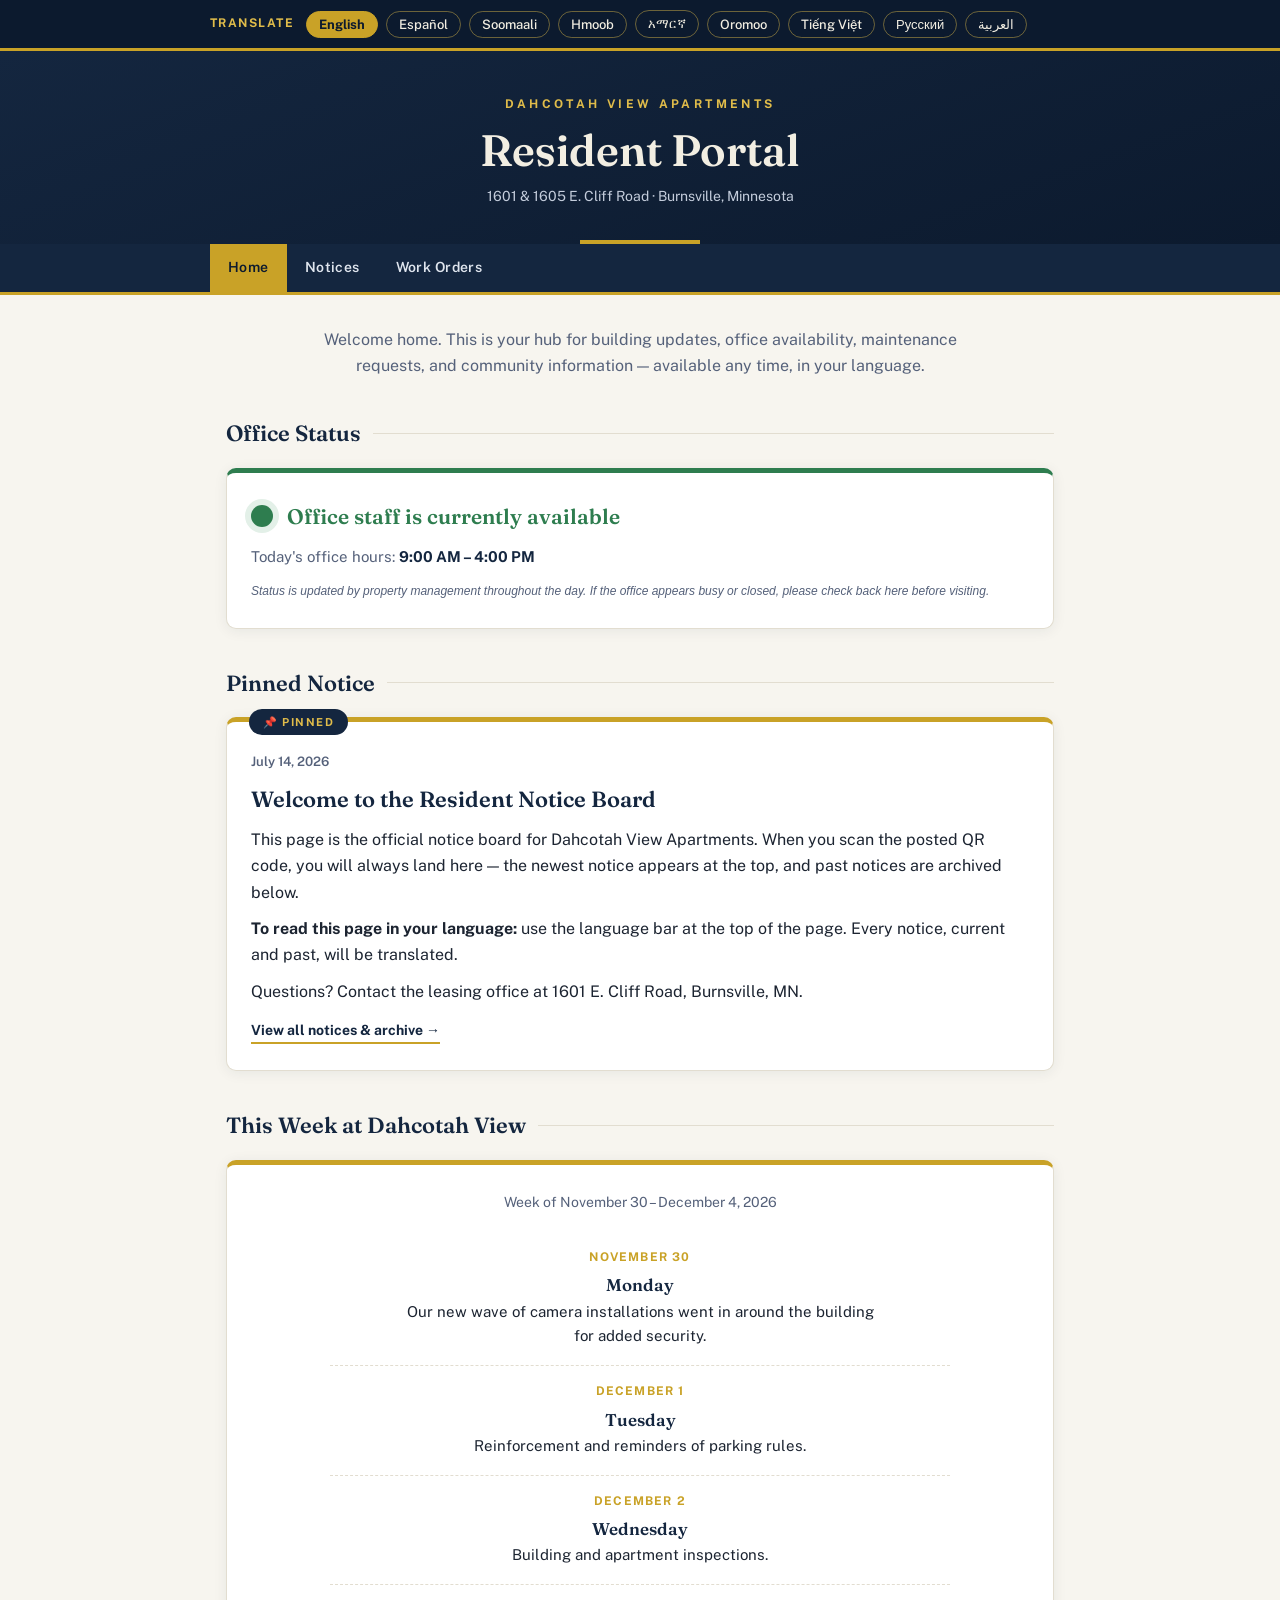
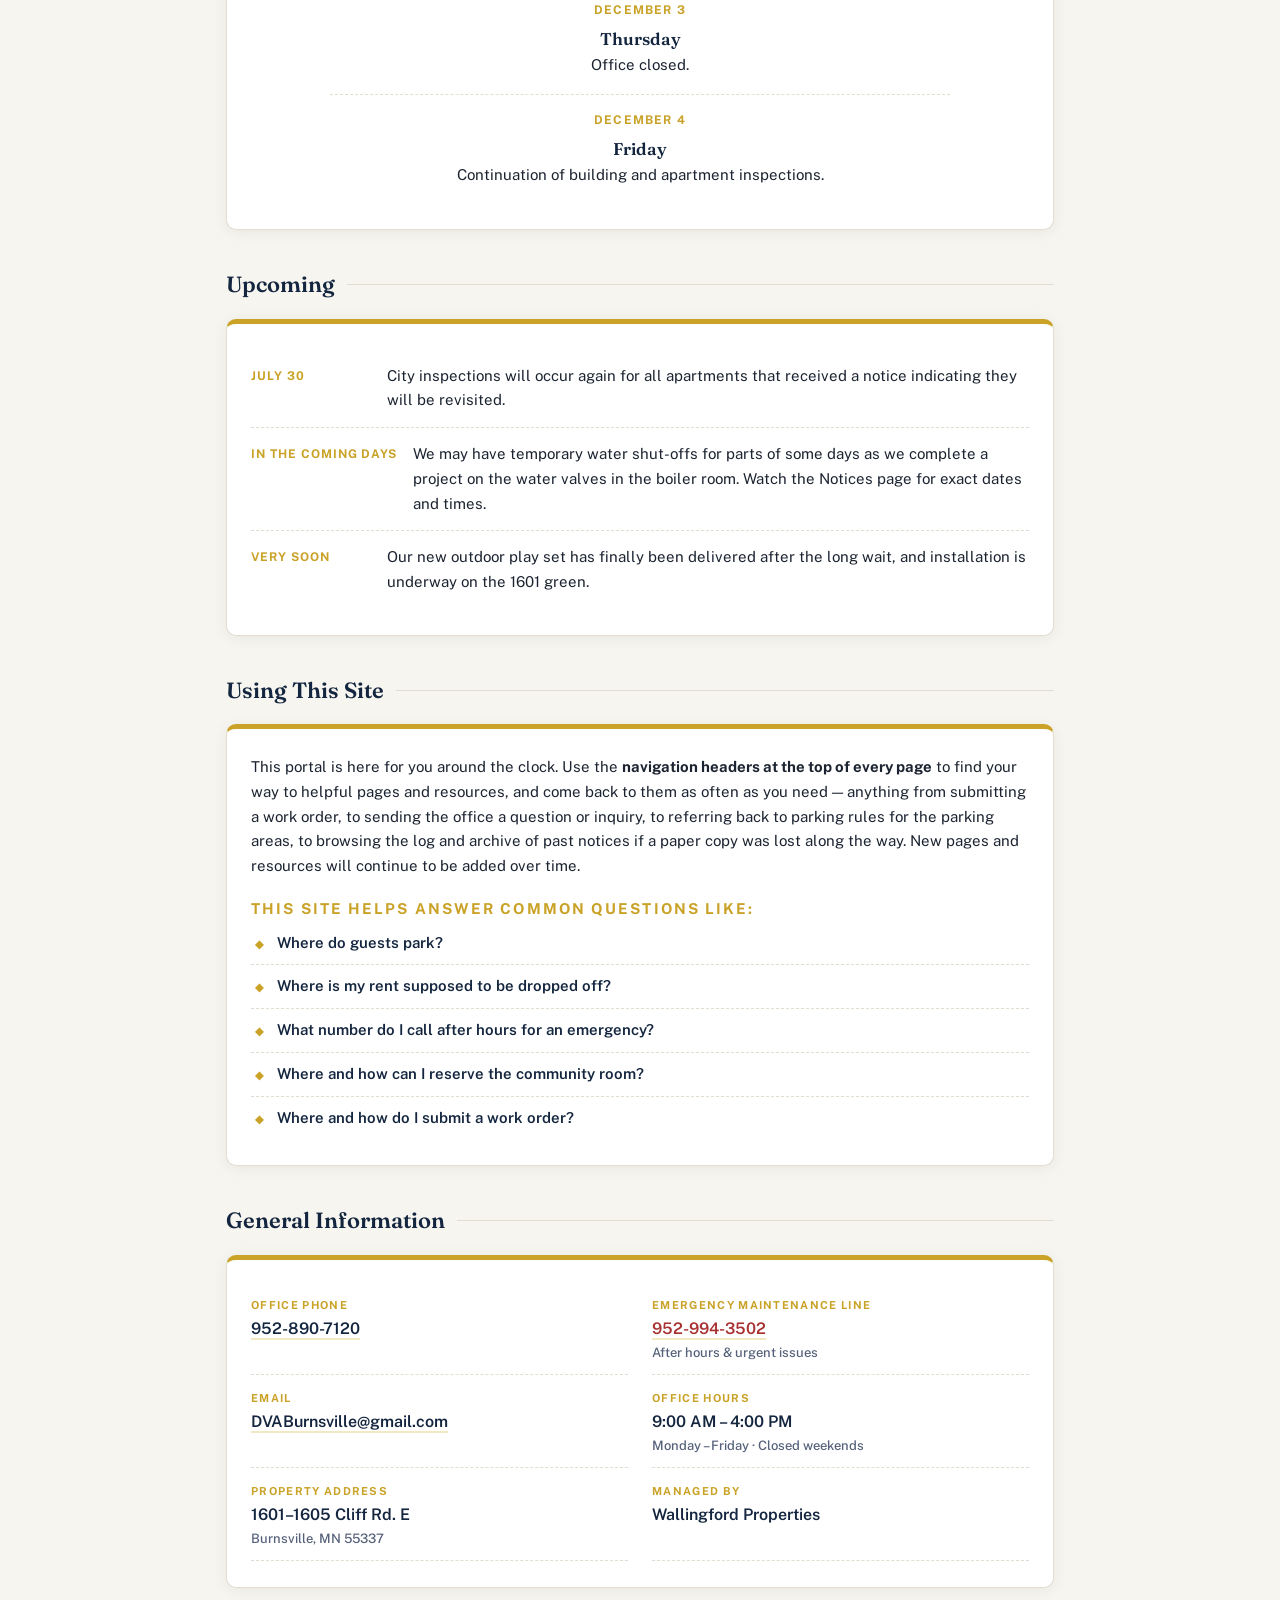
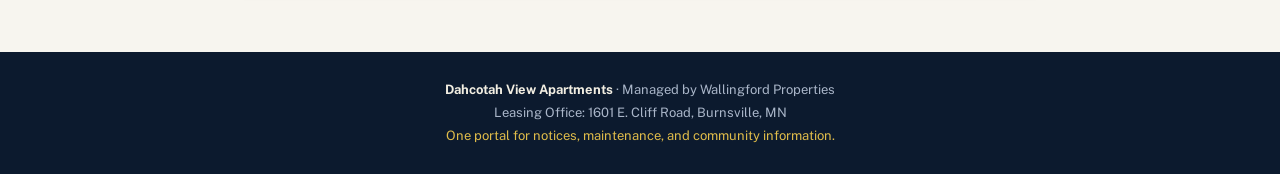
==== commit e544edf0: "Add files via upload" ====
--- a/index.html
+++ b/index.html
@@ -235,37 +235,6 @@
     <p class="status-updated">Status is updated by property management throughout the day. If the office appears busy or closed, please check back here before visiting.</p>
   </div>
 
-  <!-- ============ GENERAL INFORMATION ============ -->
-  <div class="section-heading"><h2>General Information</h2></div>
-  <div class="card">
-    <div class="info-grid">
-      <div class="info-item">
-        <div class="info-label">Office Phone</div>
-        <div class="info-value"><a href="tel:9528907120">952-890-7120</a></div>
-      </div>
-      <div class="info-item">
-        <div class="info-label">Emergency Maintenance Line</div>
-        <div class="info-value emergency-value"><a href="tel:9529943502" style="color:inherit">952-994-3502</a><span class="sub">After hours &amp; urgent issues</span></div>
-      </div>
-      <div class="info-item">
-        <div class="info-label">Email</div>
-        <div class="info-value"><a href="mailto:DVABurnsville@gmail.com">DVABurnsville@gmail.com</a></div>
-      </div>
-      <div class="info-item">
-        <div class="info-label">Office Hours</div>
-        <div class="info-value">9:00 AM – 4:00 PM<span class="sub">Monday – Friday &middot; Closed weekends</span></div>
-      </div>
-      <div class="info-item">
-        <div class="info-label">Property Address</div>
-        <div class="info-value">1601–1605 Cliff Rd. E<span class="sub">Burnsville, MN 55337</span></div>
-      </div>
-      <div class="info-item">
-        <div class="info-label">Managed By</div>
-        <div class="info-value">Wallingford Properties</div>
-      </div>
-    </div>
-  </div>
-
   <!-- ============ PINNED NOTICE ============ -->
   <div class="section-heading"><h2>Pinned Notice</h2></div>
   <div class="card pinned-card" id="pinned-card">
@@ -298,6 +267,37 @@
       <li>Where and how do I submit a work order?</li>
     </ul>
   </div>
+  <!-- ============ GENERAL INFORMATION ============ -->
+  <div class="section-heading"><h2>General Information</h2></div>
+  <div class="card">
+    <div class="info-grid">
+      <div class="info-item">
+        <div class="info-label">Office Phone</div>
+        <div class="info-value"><a href="tel:9528907120">952-890-7120</a></div>
+      </div>
+      <div class="info-item">
+        <div class="info-label">Emergency Maintenance Line</div>
+        <div class="info-value emergency-value"><a href="tel:9529943502" style="color:inherit">952-994-3502</a><span class="sub">After hours &amp; urgent issues</span></div>
+      </div>
+      <div class="info-item">
+        <div class="info-label">Email</div>
+        <div class="info-value"><a href="mailto:DVABurnsville@gmail.com">DVABurnsville@gmail.com</a></div>
+      </div>
+      <div class="info-item">
+        <div class="info-label">Office Hours</div>
+        <div class="info-value">9:00 AM – 4:00 PM<span class="sub">Monday – Friday &middot; Closed weekends</span></div>
+      </div>
+      <div class="info-item">
+        <div class="info-label">Property Address</div>
+        <div class="info-value">1601–1605 Cliff Rd. E<span class="sub">Burnsville, MN 55337</span></div>
+      </div>
+      <div class="info-item">
+        <div class="info-label">Managed By</div>
+        <div class="info-value">Wallingford Properties</div>
+      </div>
+    </div>
+  </div>
+
 </main>
 
 <footer>
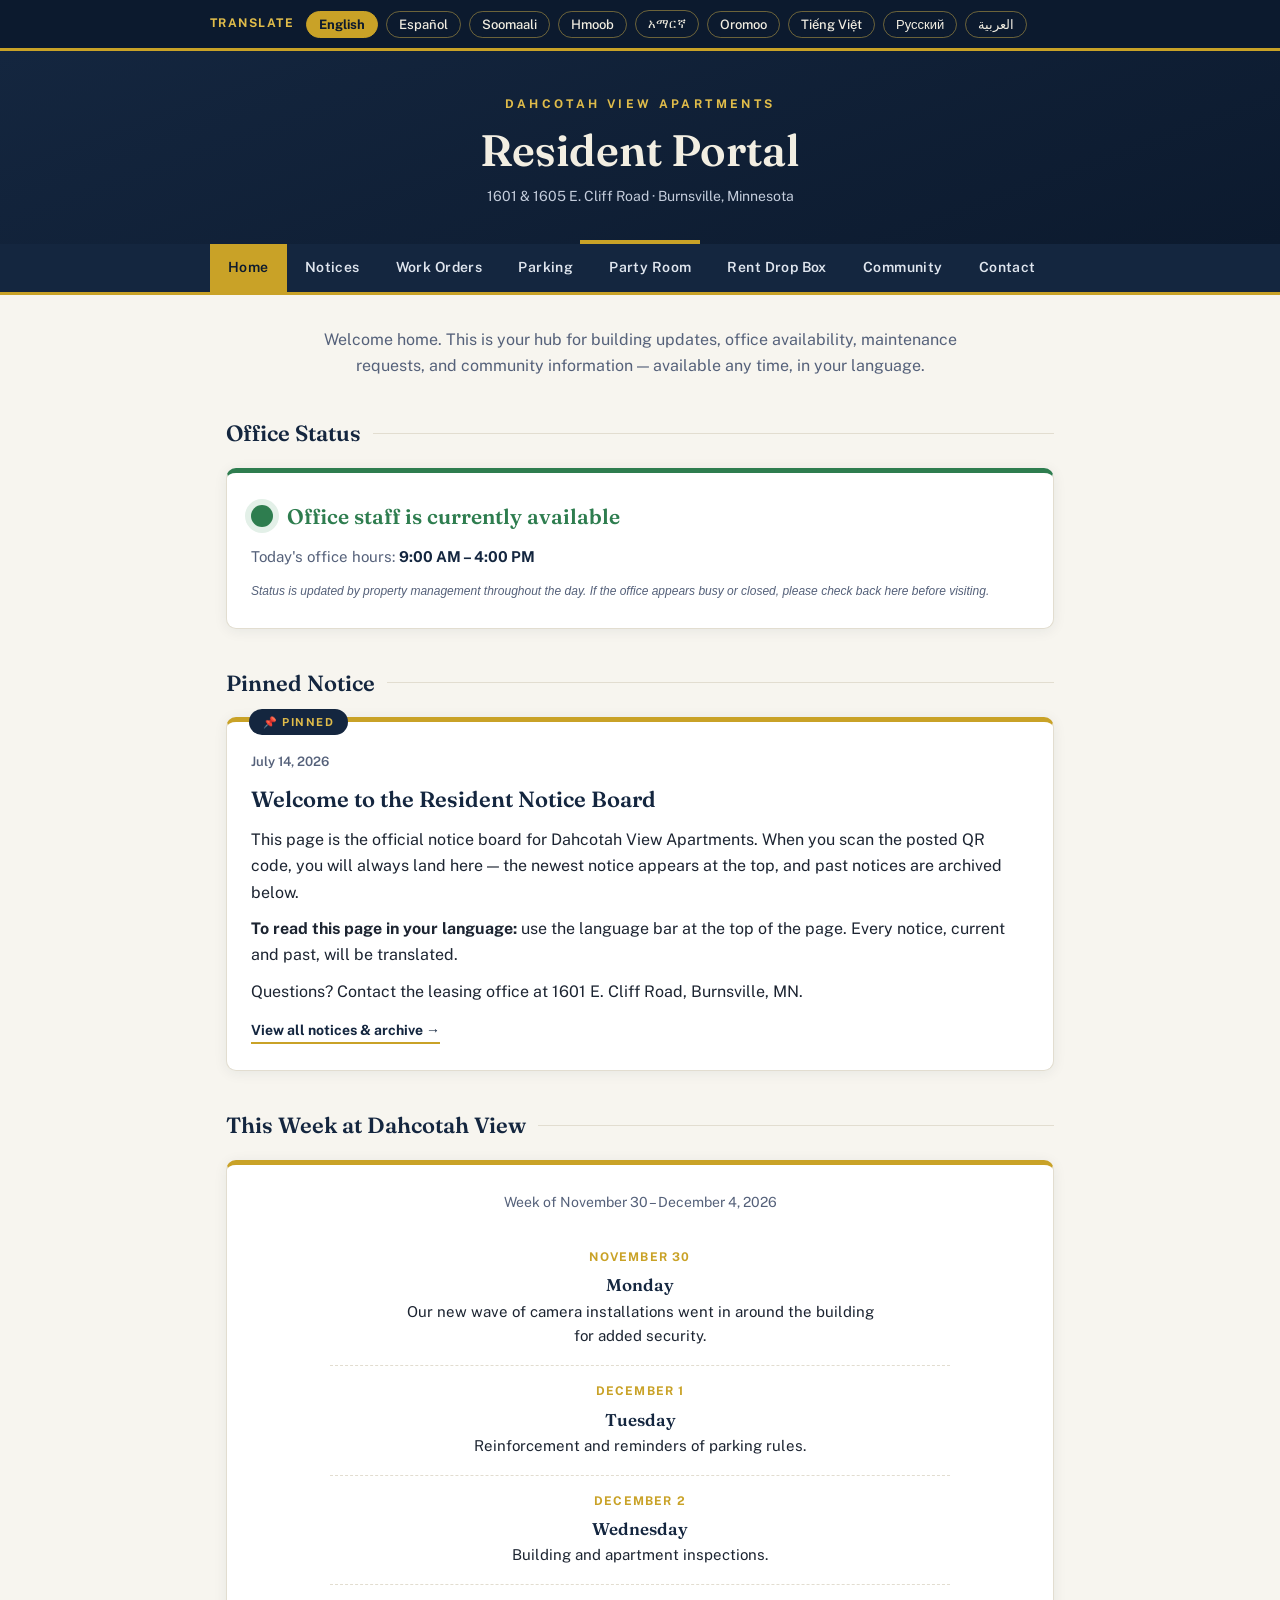
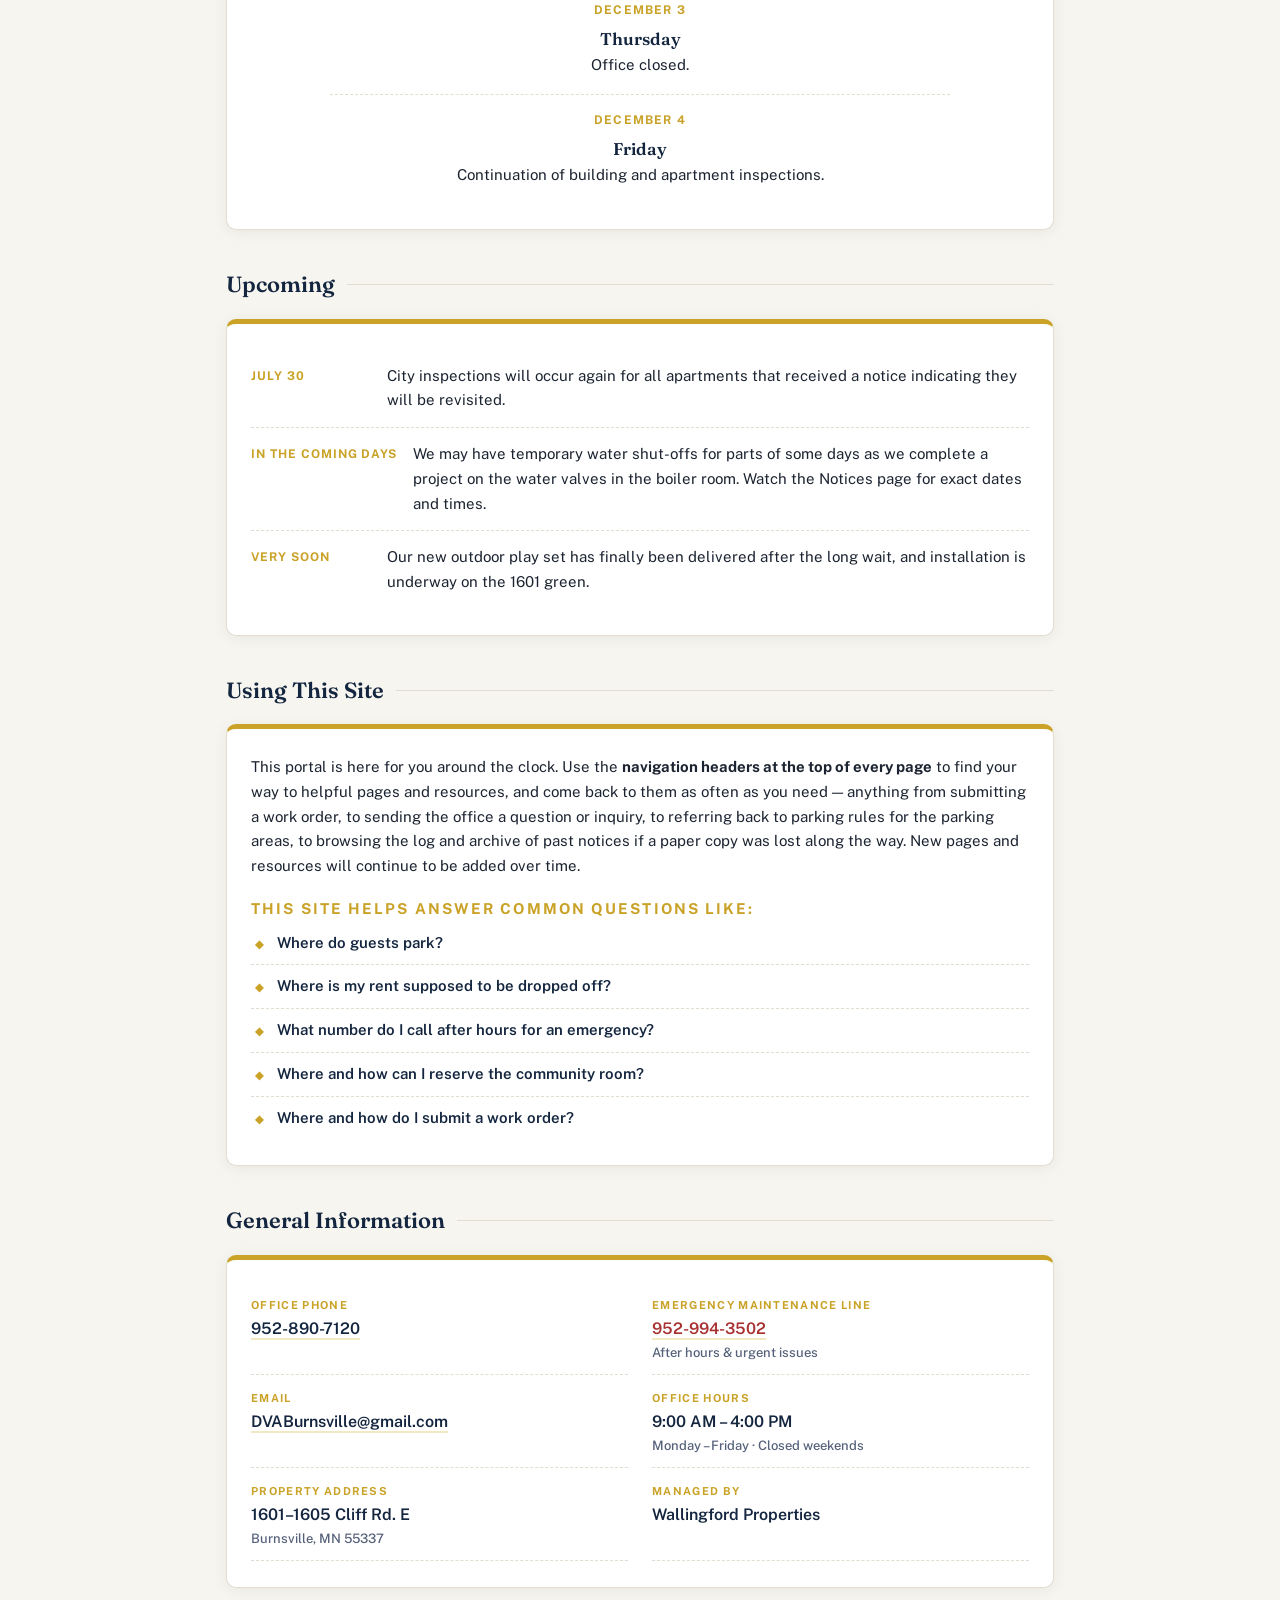
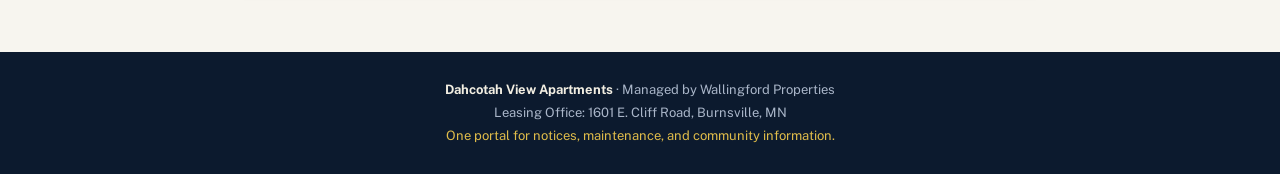
==== commit d58fa92f: "Add files via upload" ====
--- a/index.html
+++ b/index.html
@@ -216,6 +216,11 @@
     <a href="index.html" class="current">Home</a>
     <a href="notices.html">Notices</a>
     <a href="workorder.html">Work Orders</a>
+    <a href="parking.html">Parking</a>
+    <a href="partyroom.html">Party Room</a>
+    <a href="rentbox.html">Rent Drop Box</a>
+    <a href="community.html">Community</a>
+    <a href="contact.html">Contact</a>
   </div>
 </nav>
 
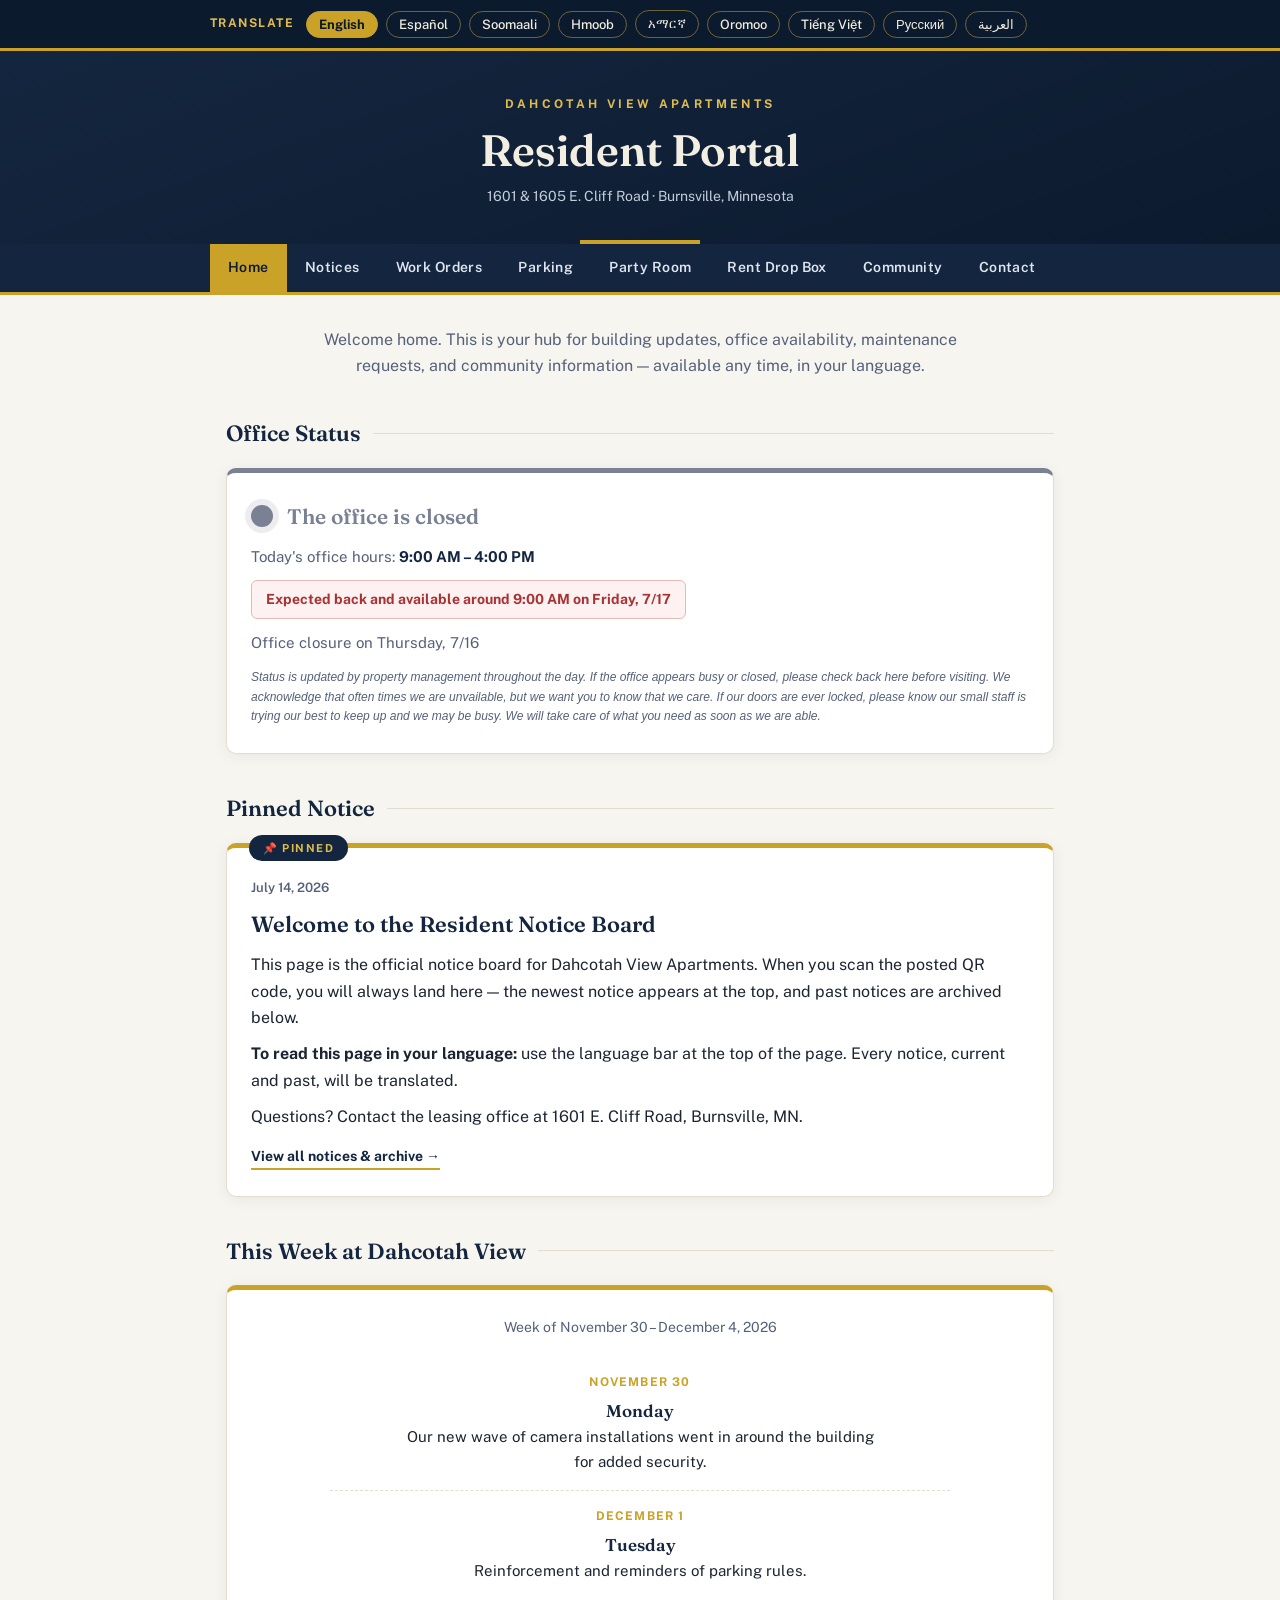
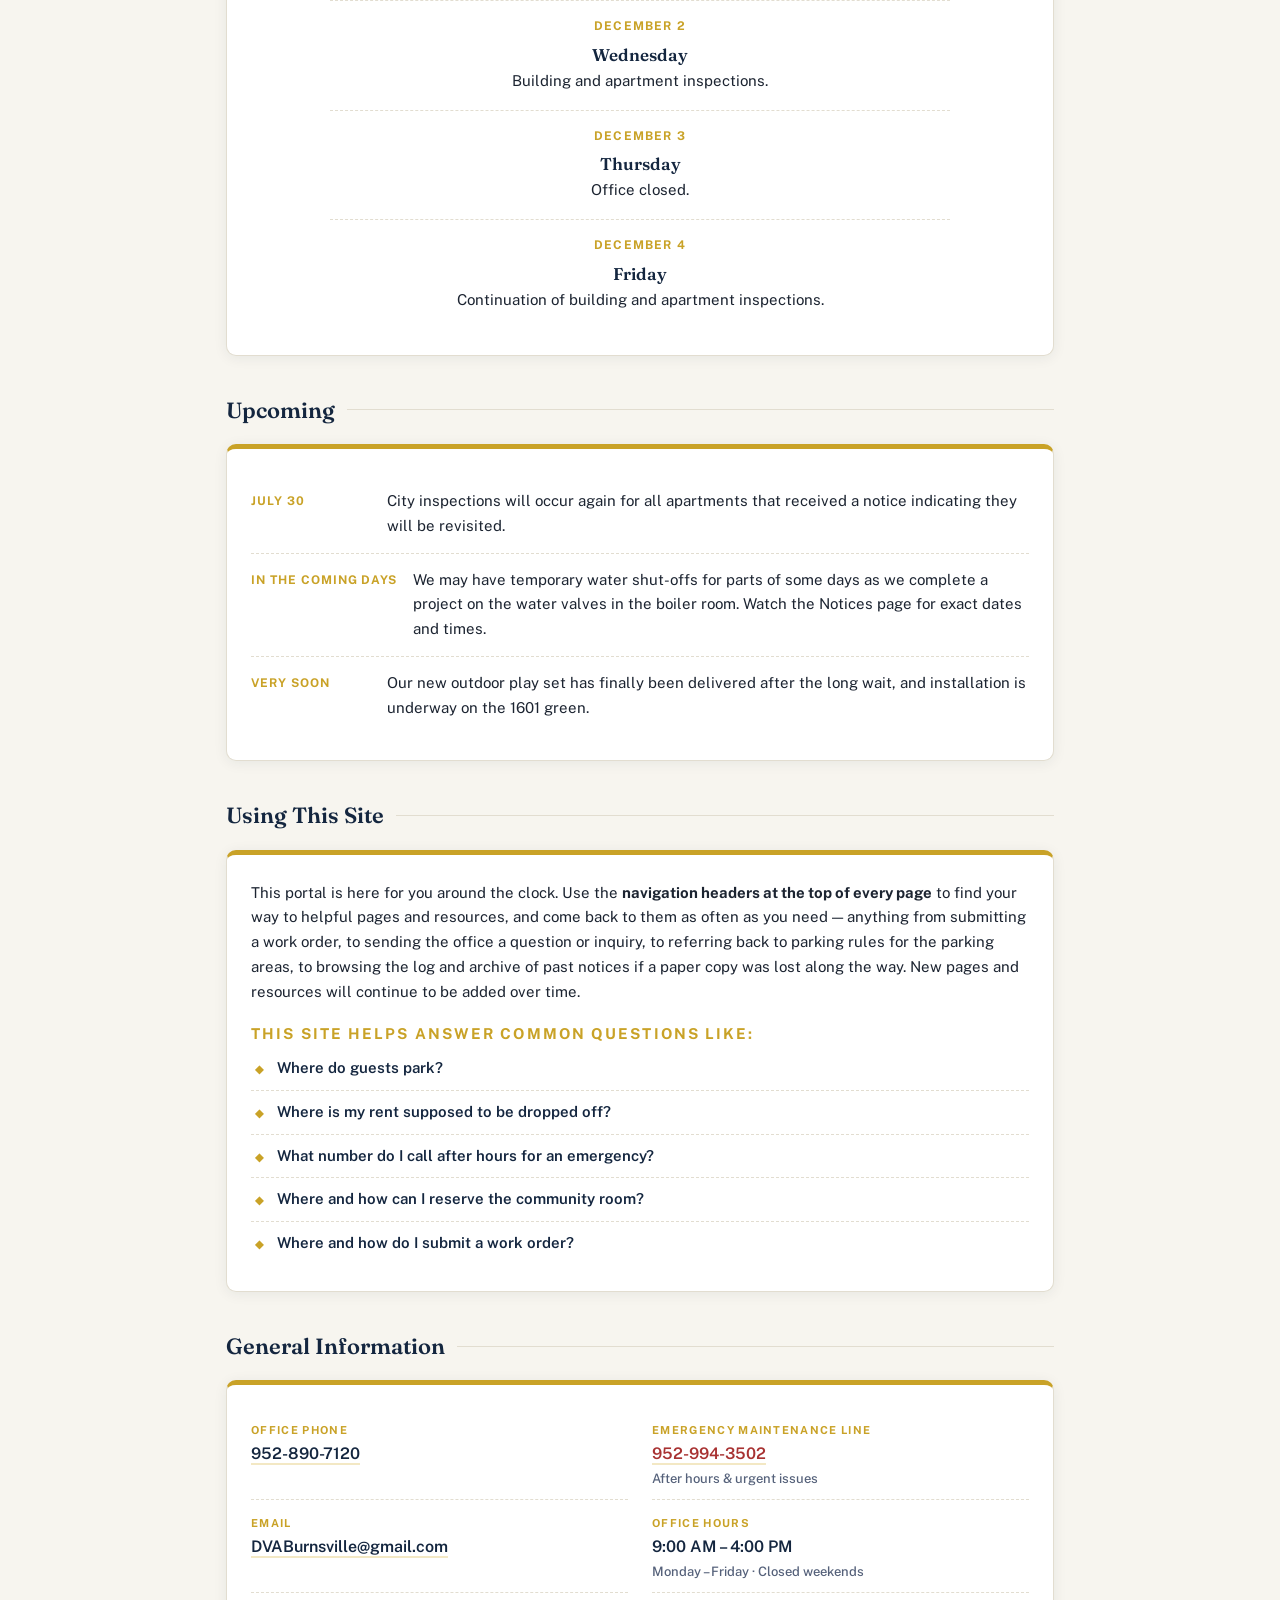
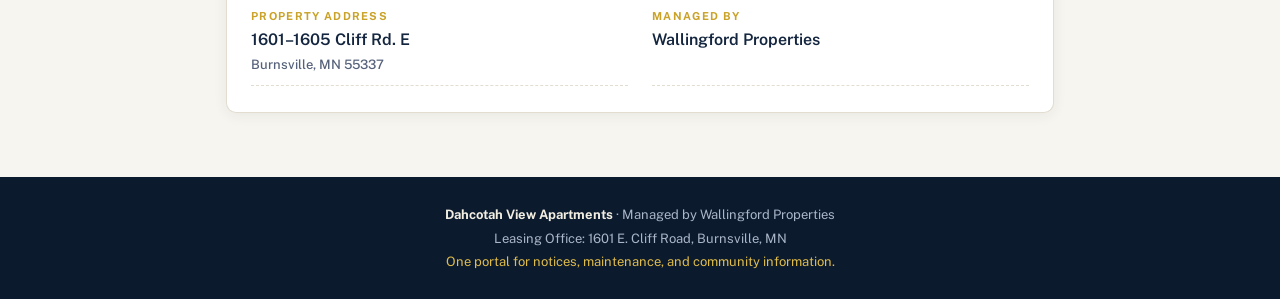
==== commit 3b5f20d7: "Update index.html" ====
--- a/index.html
+++ b/index.html
@@ -237,7 +237,7 @@
     <p class="status-detail">Today's office hours: <strong id="status-hours"></strong></p>
     <span class="status-back" id="status-back" style="display:none"></span>
     <p class="status-detail" id="status-note" style="display:none"></p>
-    <p class="status-updated">Status is updated by property management throughout the day. If the office appears busy or closed, please check back here before visiting.</p>
+    <p class="status-updated">Status is updated by property management throughout the day. If the office appears busy or closed, please check back here before visiting. We acknowledge that often times we are unvailable, but we want you to know that we care. If our doors are ever locked, please know our small staff is trying our best to keep up and we may be busy. We will take care of what you need as soon as we are able.</p>
   </div>
 
   <!-- ============ PINNED NOTICE ============ -->
